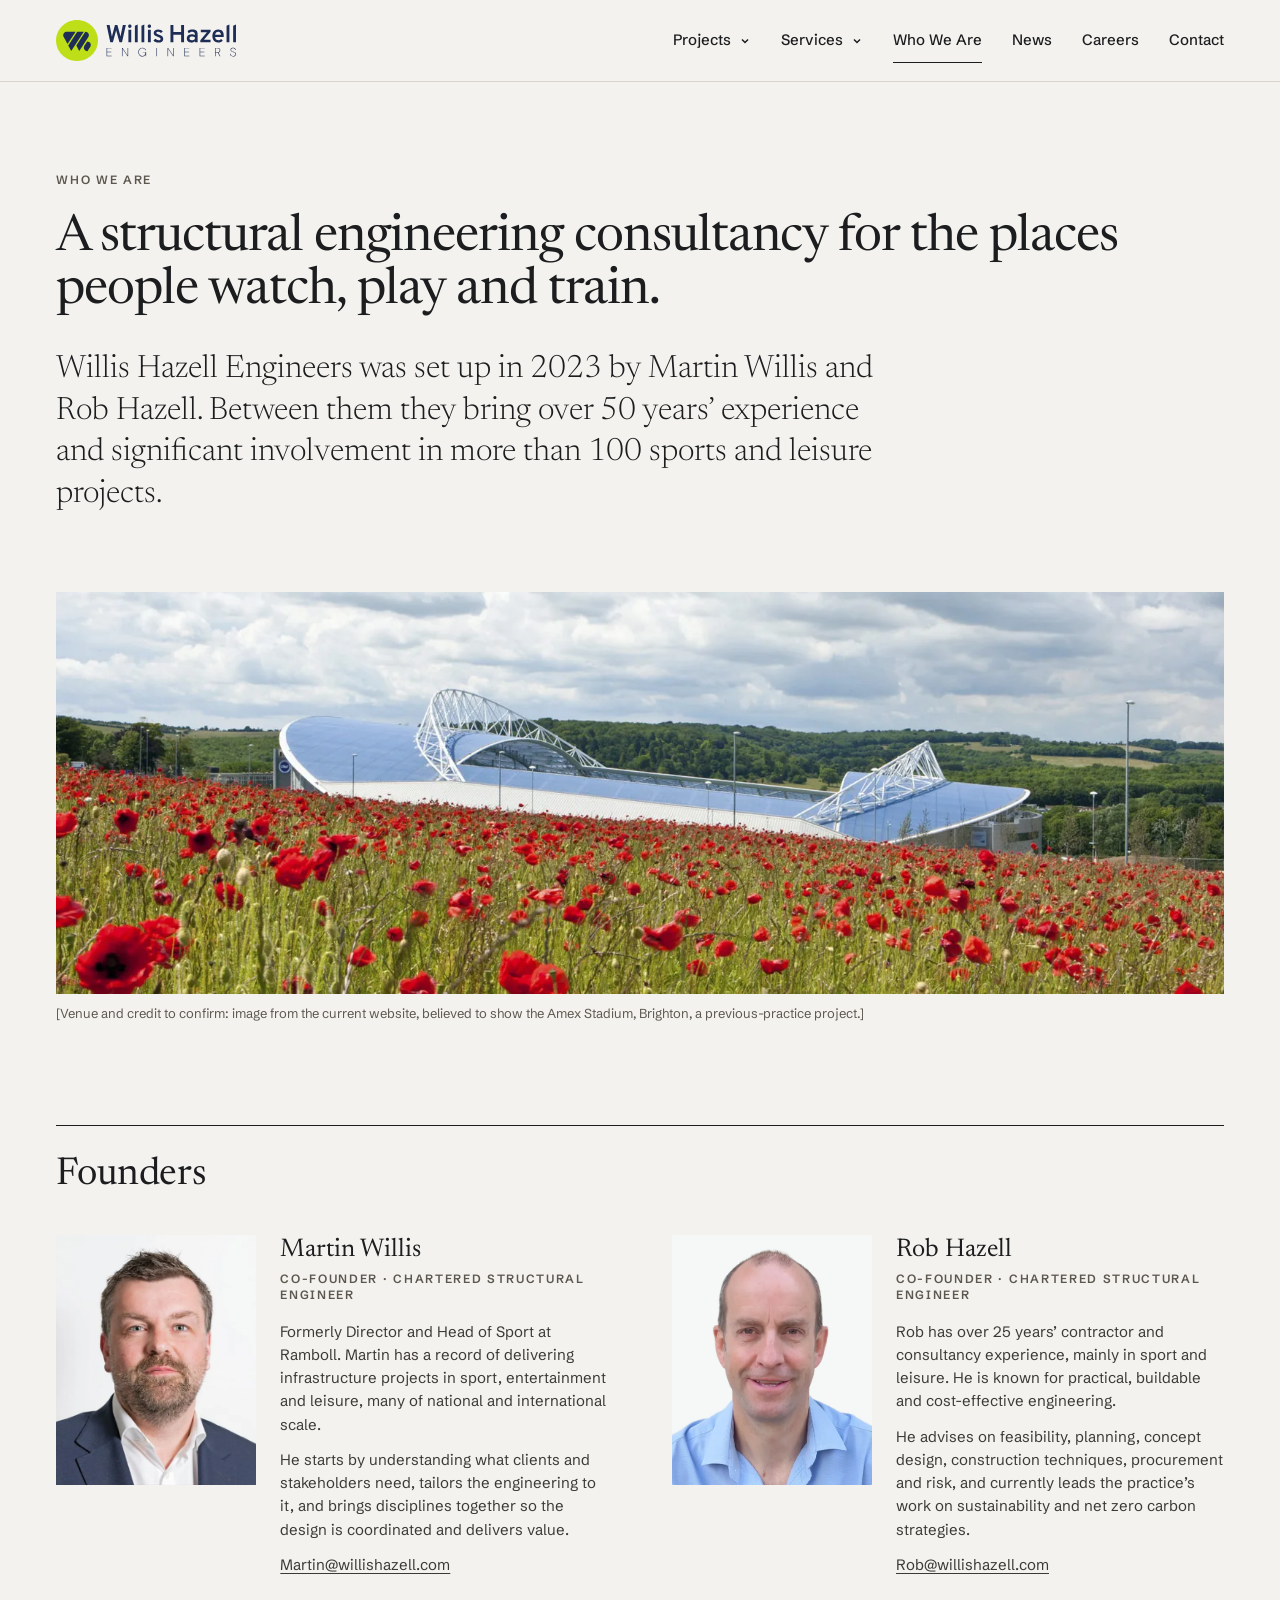
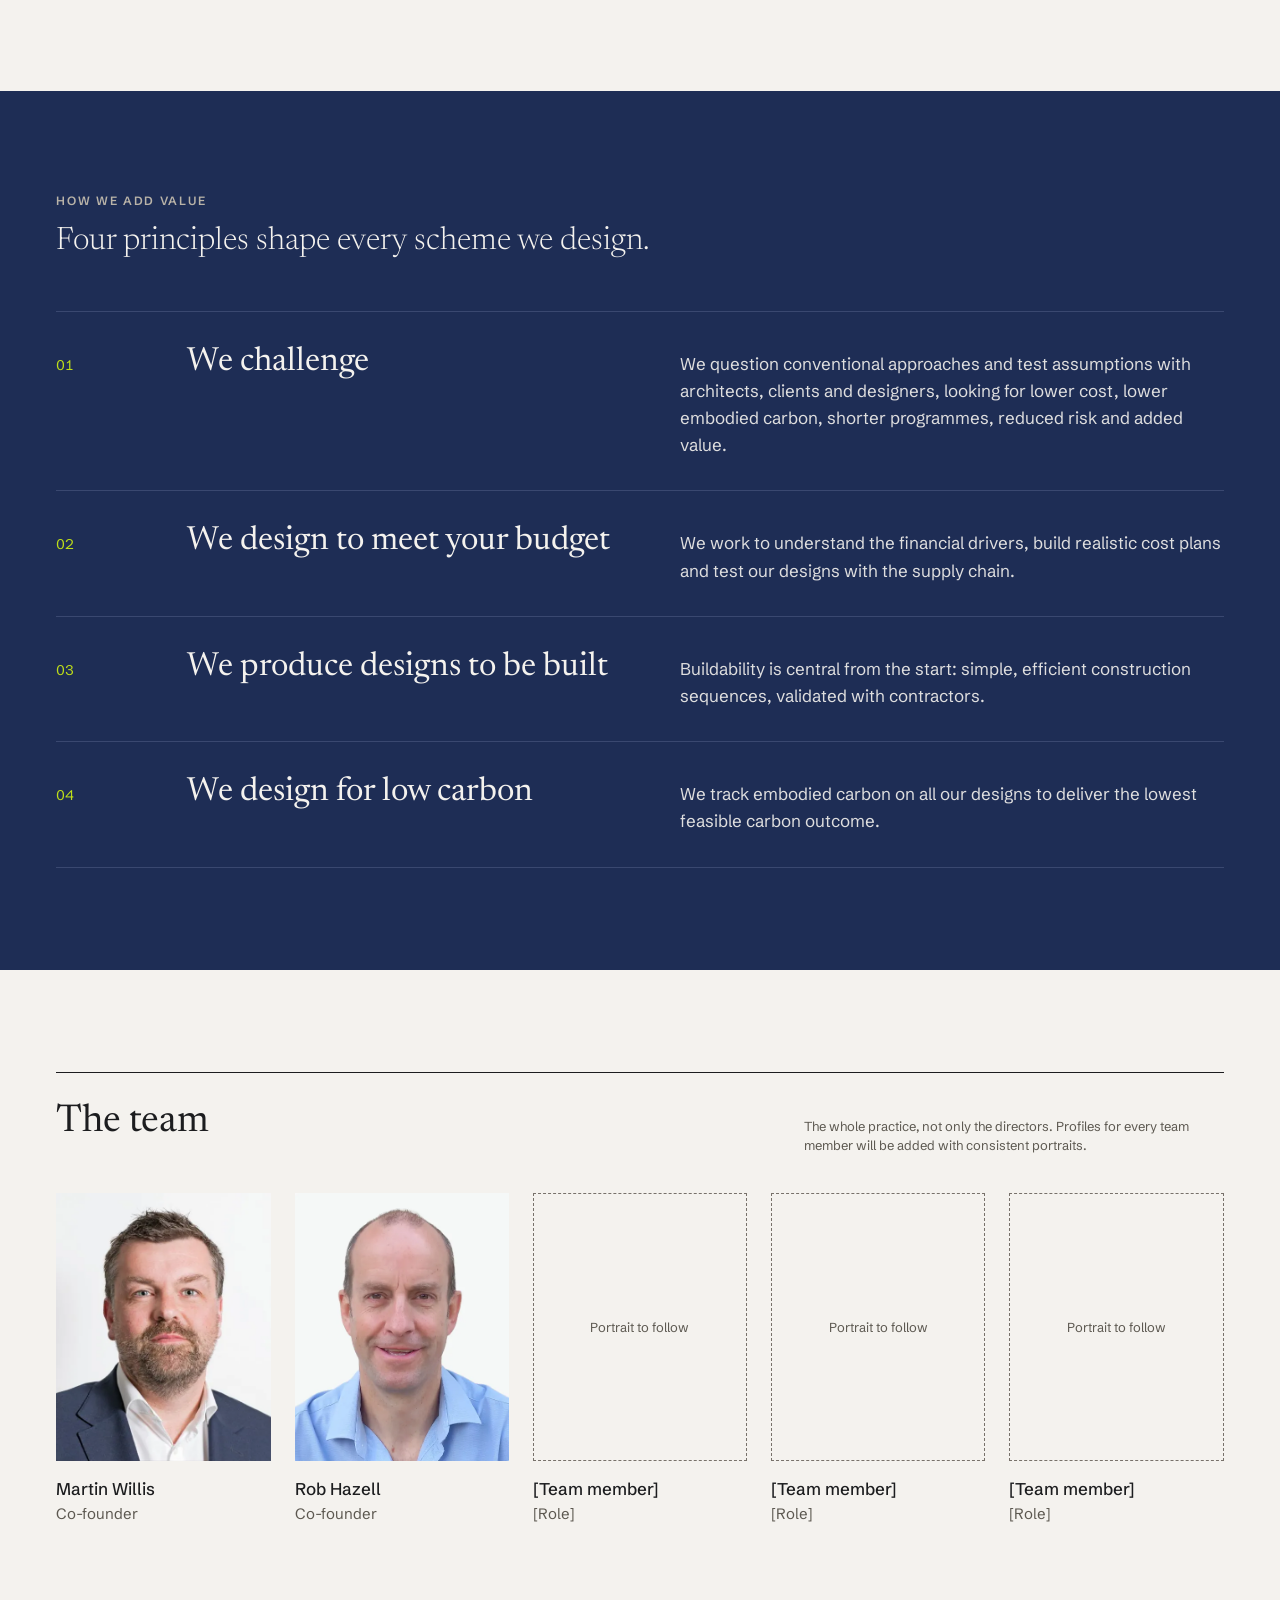
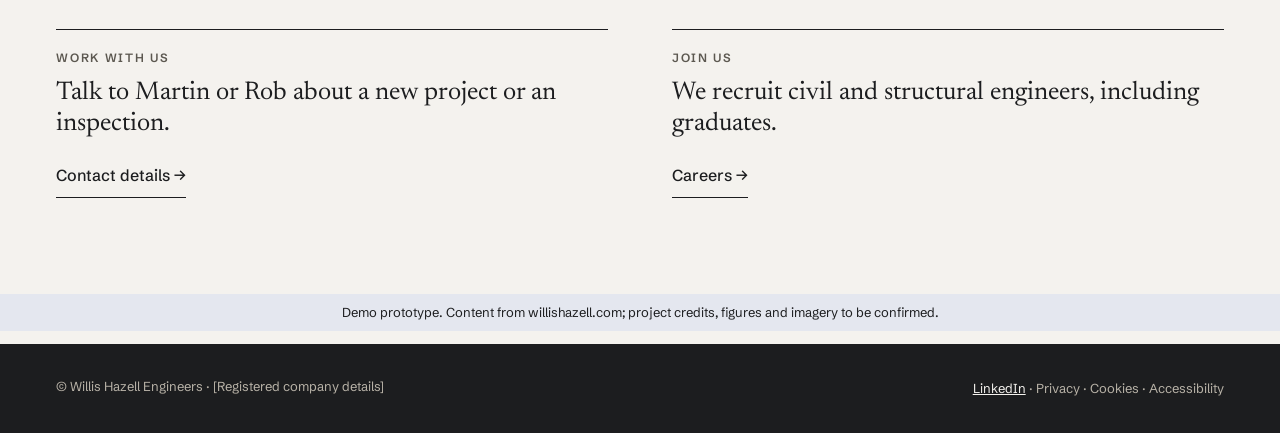
==== about.html @ 6369131f "feat(projects): Projects dropdown with featured main page and uniform alternative Like Services: the" ====
<!DOCTYPE html>
<html lang="en-GB">
<head>
<meta charset="utf-8">
<meta name="viewport" content="width=device-width, initial-scale=1">
<title>Who We Are — Willis Hazell Engineers</title>
<meta name="description" content="Willis Hazell Engineers was set up in 2023 by Martin Willis and Rob Hazell, both Chartered Structural Engineers.">
<meta name="robots" content="noindex">
<link rel="preconnect" href="https://fonts.googleapis.com"><link rel="preconnect" href="https://fonts.gstatic.com" crossorigin>
<link href="https://fonts.googleapis.com/css2?family=Newsreader:opsz,wght@6..72,300;6..72,400;6..72,500&family=Schibsted+Grotesk:wght@400;500;600&display=swap" rel="stylesheet">
<link rel="icon" href="data:,">
<link rel="stylesheet" href="css/site.css">
</head>
<body>
<a class="skip" href="#main">Skip to content</a>
<header class="site-header">
  <div class="wrap bar">
    <a class="logo" href="index.html" aria-label="Willis Hazell Engineers, home">
      <img class="on-light-logo" src="assets/img/logo-on-light.svg" alt="" width="180" height="41">
      <img class="on-dark-logo" src="assets/img/logo.svg" alt="" width="180" height="41">
    </a>
    <button class="menu-btn" type="button" aria-expanded="false" aria-controls="nav">Menu</button>
    <nav class="nav" id="nav" aria-label="Main">
      <div class="nav-group"><a class="nav-top" href="projects.html">Projects</a><button class="nav-sub-btn" type="button" aria-expanded="false" aria-controls="nav-projects"><span class="visually-hidden">Projects pages</span><svg aria-hidden="true" width="10" height="10" viewBox="0 0 10 10" fill="none" stroke="currentColor" stroke-width="1.5"><path d="M2 3.5 5 6.5 8 3.5"/></svg></button><ul class="nav-sub" id="nav-projects"><li><a href="projects.html">Projects</a></li><li><a href="projects-alt.html">Projects (alternative)</a></li></ul></div>
      <div class="nav-group"><a class="nav-top" href="services.html">Services</a><button class="nav-sub-btn" type="button" aria-expanded="false" aria-controls="nav-services"><span class="visually-hidden">Services pages</span><svg aria-hidden="true" width="10" height="10" viewBox="0 0 10 10" fill="none" stroke="currentColor" stroke-width="1.5"><path d="M2 3.5 5 6.5 8 3.5"/></svg></button><ul class="nav-sub" id="nav-services"><li><a href="services.html">Services</a></li><li><a href="services-alt.html">Services (alternative)</a></li></ul></div>
      <a href="about.html" aria-current="page">Who We Are</a>
      <a href="news.html">News</a>
      <a href="careers.html">Careers</a>
      <a href="index.html#contact">Contact</a>
    </nav>
  </div>
</header>

<main id="main">
  <!-- Opening statement: typography only -->
  <div class="wrap page-head" style="padding-bottom:clamp(48px,6vw,96px)">
    <h1 class="label" style="margin-bottom:24px">Who we are</h1>
    <p class="display-hero" style="font-size:clamp(32px,4vw,58px);max-width:1100px">A structural engineering consultancy for the places people watch, play and train.</p>
    <p class="intro" style="margin-top:32px;max-width:820px">Willis Hazell Engineers was set up in 2023 by Martin Willis and Rob Hazell. Between them they bring over 50 years’ experience and significant involvement in more than 100 sports and leisure projects.</p>
  </div>

  <!-- Wide image: contrast with the type-only opening -->
  <figure class="wrap" style="margin-block:0">
    <div class="frame" style="aspect-ratio:16/5.5"><img src="assets/img/amex-poppies-1600.webp" srcset="assets/img/amex-poppies-800.webp 800w, assets/img/amex-poppies-1600.webp 1600w" sizes="100vw" alt="A stadium roof rising beyond a field of poppies" loading="lazy" style="object-position:50% 60%"></div>
    <figcaption class="caption" style="margin-top:10px">[Venue and credit to confirm: image from the current website, believed to show the Amex Stadium, Brighton, a previous-practice project.]</figcaption>
  </figure>

  <!-- Founders -->
  <section class="sec wrap" aria-labelledby="founders-h">
    <div class="sec-head rule-top"><h2 class="heading-section" id="founders-h">Founders</h2></div>
    <div class="founders">
      <article class="founder">
        <div class="frame"><img src="assets/img/martin-willis-548.webp" alt="Martin Willis" loading="lazy"></div>
        <div>
          <h3 class="title-project">Martin Willis</h3>
          <p class="label" style="margin:6px 0 16px">Co-founder · Chartered Structural Engineer</p>
          <p class="body-small">Formerly Director and Head of Sport at Ramboll. Martin has a record of delivering infrastructure projects in sport, entertainment and leisure, many of national and international scale.</p>
          <p class="body-small">He starts by understanding what clients and stakeholders need, tailors the engineering to it, and brings disciplines together so the design is coordinated and delivers value.</p>
          <p class="body-small"><a class="inline-link" href="mailto:Martin@willishazell.com">Martin@willishazell.com</a></p>
        </div>
      </article>
      <article class="founder">
        <div class="frame"><img src="assets/img/rob-hazell-527.webp" alt="Rob Hazell" loading="lazy"></div>
        <div>
          <h3 class="title-project">Rob Hazell</h3>
          <p class="label" style="margin:6px 0 16px">Co-founder · Chartered Structural Engineer</p>
          <p class="body-small">Rob has over 25 years’ contractor and consultancy experience, mainly in sport and leisure. He is known for practical, buildable and cost-effective engineering.</p>
          <p class="body-small">He advises on feasibility, planning, concept design, construction techniques, procurement and risk, and currently leads the practice’s work on sustainability and net zero carbon strategies.</p>
          <p class="body-small"><a class="inline-link" href="mailto:Rob@willishazell.com">Rob@willishazell.com</a></p>
        </div>
      </article>
    </div>
  </section>

  <!-- Principles: navy band, numbered clauses -->
  <section class="on-dark sec" aria-labelledby="principles-h">
    <div class="wrap">
      <h2 class="label" id="principles-h" style="margin-bottom:12px">How we add value</h2>
      <p class="intro" style="color:var(--on-dark);max-width:760px;margin-bottom:48px">Four principles shape every scheme we design.</p>
      <ol class="principles">
        <li><h3>We challenge</h3><p>We question conventional approaches and test assumptions with architects, clients and designers, looking for lower cost, lower embodied carbon, shorter programmes, reduced risk and added value.</p></li>
        <li><h3>We design to meet your budget</h3><p>We work to understand the financial drivers, build realistic cost plans and test our designs with the supply chain.</p></li>
        <li><h3>We produce designs to be built</h3><p>Buildability is central from the start: simple, efficient construction sequences, validated with contractors.</p></li>
        <li><h3>We design for low carbon</h3><p>We track embodied carbon on all our designs to deliver the lowest feasible carbon outcome.</p></li>
      </ol>
    </div>
  </section>

  <!-- Team directory -->
  <section class="sec wrap" aria-labelledby="team-h">
    <div class="sec-head rule-top">
      <h2 class="heading-section" id="team-h">The team</h2>
      <p class="caption" style="margin:0;max-width:420px">The whole practice, not only the directors. Profiles for every team member will be added with consistent portraits.</p>
    </div>
    <ul class="team-grid">
      <li><div class="frame"><img src="assets/img/martin-willis-548.webp" alt="" loading="lazy"></div><h3>Martin Willis</h3><p>Co-founder</p></li>
      <li><div class="frame"><img src="assets/img/rob-hazell-527.webp" alt="" loading="lazy"></div><h3>Rob Hazell</h3><p>Co-founder</p></li>
      <li><div class="ph">Portrait to follow</div><h3>[Team member]</h3><p>[Role]</p></li>
      <li><div class="ph">Portrait to follow</div><h3>[Team member]</h3><p>[Role]</p></li>
      <li><div class="ph">Portrait to follow</div><h3>[Team member]</h3><p>[Role]</p></li>
    </ul>
  </section>

  <!-- Routes -->
  <section class="sec-compact wrap" aria-label="Next steps" style="padding-top:0">
    <div class="routes">
      <div><p class="label">Work with us</p><p class="title-project" style="margin:12px 0 16px">Talk to Martin or Rob about a new project or an inspection.</p><a class="tl" href="index.html#contact">Contact details →</a></div>
      <div><p class="label">Join us</p><p class="title-project" style="margin:12px 0 16px">We recruit civil and structural engineers, including graduates.</p><a class="tl" href="careers.html">Careers →</a></div>
    </div>
  </section>
</main>

<p class="demo-note">Demo prototype. Content from willishazell.com; project credits, figures and imagery to be confirmed.</p>
<footer class="site-footer">
  <div class="wrap">
    <span>© Willis Hazell Engineers · [Registered company details]</span>
    <span><a href="https://www.linkedin.com/company/willis-hazell-engineers/">LinkedIn</a> · Privacy · Cookies · Accessibility</span>
  </div>
</footer>
<script src="js/data.js"></script>
<script src="js/site.js"></script>
</body>
</html>
---- css/site.css ----
/* Willis Hazell — prototype stylesheet. Tokens mirror design-system/tokens.json. */
:root{
  --paper:#F4F2EE; --paper-raised:#FBFAF7; --ink:#1C1D1F; --ink-soft:#3C3A36;
  --stone-600:#5C5850; --stone-500:#77716A; --stone-200:#D9D4CB;
  --navy:#1E2D55; --navy-tint:#E4E7EF; --lime:#BEDE18;
  --on-dark:#F4F2EE; --on-dark-muted:#B9B3A8; --rule-dark:#3A4870;
  --error:#A3311F;
  --serif:"Newsreader",Georgia,"Times New Roman",serif;
  --sans:"Schibsted Grotesk","Helvetica Neue",Arial,sans-serif;
  --margin:clamp(16px,4.4vw,64px);
  --fast:160ms; --reveal:600ms;
  color-scheme:light;
}
*,*::before,*::after{box-sizing:border-box}
html{-webkit-text-size-adjust:100%}
body{margin:0;background:var(--paper);color:var(--ink);font-family:var(--sans);font-size:17px;line-height:1.6;text-rendering:optimizeLegibility}
img,video{display:block;max-width:100%}
a{color:inherit}
:focus-visible{outline:2px solid var(--navy);outline-offset:3px}
.on-dark :focus-visible,.hero :focus-visible{outline-color:var(--lime)}
h1,h2,h3{text-wrap:balance}
.skip{position:absolute;left:-999px;top:8px;background:var(--ink);color:var(--paper);padding:10px 16px;z-index:100}
.skip:focus{left:8px}
.visually-hidden{position:absolute!important;width:1px;height:1px;overflow:hidden;clip:rect(0 0 0 0);white-space:nowrap}
.wrap{padding-inline:var(--margin);max-width:1440px;margin-inline:auto}

/* Type */
.serif{font-family:var(--serif)}
.display-hero{font-family:var(--serif);font-weight:400;font-size:clamp(36px,5.2vw,76px);line-height:1.03;letter-spacing:-.02em;margin:0}
.heading-page{font-family:var(--serif);font-weight:400;font-size:clamp(34px,4.2vw,56px);line-height:1.06;letter-spacing:-.02em;margin:0}
.heading-section{font-family:var(--serif);font-weight:400;font-size:clamp(30px,3vw,40px);line-height:1.1;letter-spacing:-.01em;margin:0}
.intro{font-family:var(--serif);font-weight:300;font-size:clamp(24px,2.5vw,34px);line-height:1.3;margin:0}
.title-project{font-family:var(--serif);font-weight:400;font-size:clamp(24px,2vw,28px);line-height:1.2;margin:0}
.figure{font-family:var(--serif);font-weight:400;font-size:clamp(28px,2.5vw,34px);line-height:1.15;font-variant-numeric:tabular-nums}
.label{font-size:12px;font-weight:600;letter-spacing:.14em;text-transform:uppercase;line-height:1.35;color:var(--stone-600);margin:0}
.on-dark .label{color:var(--on-dark-muted)}
.body-small{font-size:15px;line-height:1.55;color:var(--ink-soft)}
.caption{font-size:13px;line-height:1.45;color:var(--stone-600)}
.measure{max-width:680px}

/* Links */
.tl{display:inline-block;font-size:16px;font-weight:500;text-decoration:none;padding:8px 0;border-bottom:1px solid currentColor;transition:color var(--fast),border-color var(--fast)}
.tl:hover{color:var(--navy)}
.on-dark .tl:hover,.hero .tl:hover{color:var(--on-dark);border-bottom-width:2px;padding-bottom:7px}
.inline-link{text-decoration:underline;text-underline-offset:3px;text-decoration-thickness:1px}
.inline-link:hover{color:var(--navy)}
.btn{font:500 16px/1 var(--sans);height:48px;padding:0 24px;border-radius:2px;cursor:pointer;border:1px solid var(--ink);background:var(--ink);color:var(--paper);transition:background var(--fast),border-color var(--fast)}
.btn:hover{background:var(--navy);border-color:var(--navy)}
.btn.secondary{background:transparent;color:var(--ink);border-color:var(--stone-500)}
.btn.secondary:hover{border-color:var(--ink)}

/* Header */
.site-header{position:sticky;top:0;z-index:50;background:var(--paper);border-bottom:1px solid var(--stone-200);transition:background var(--fast),border-color var(--fast)}
.site-header .bar{display:flex;align-items:center;justify-content:space-between;gap:16px 40px;padding-block:18px}
.logo{display:block;width:180px;height:auto}
.logo img{width:100%;height:auto}
.logo .on-dark-logo{display:none}
.nav{display:flex;flex-wrap:wrap;gap:4px 30px;font-size:15px;font-weight:500}
.nav a{text-decoration:none;padding:10px 0;border-bottom:1px solid transparent}
.nav a:hover{color:var(--navy);border-bottom-color:currentColor}
.nav a[aria-current="page"]{border-bottom-color:currentColor}
.menu-btn{display:none;background:none;border:0;font:500 16px var(--sans);color:inherit;min-height:44px;padding:0 0 0 12px;cursor:pointer}
/* Over the hero: transparent, white wordmark */
.site-header.over-hero{position:fixed;left:0;right:0;background:transparent;border-bottom-color:transparent;color:#fff}
.site-header.over-hero .logo .on-dark-logo{display:block}
.site-header.over-hero .logo .on-light-logo{display:none}
.site-header.over-hero .nav a:hover{color:#fff}
.site-header.over-hero :focus-visible{outline-color:var(--lime)}
.site-header.over-hero.scrolled{background:var(--paper);color:var(--ink);border-bottom-color:var(--stone-200)}
.site-header.over-hero.scrolled .logo .on-dark-logo{display:none}
.site-header.over-hero.scrolled .logo .on-light-logo{display:block}
.site-header.over-hero.scrolled .nav a:hover{color:var(--navy)}
.site-header.over-hero.scrolled :focus-visible{outline-color:var(--navy)}
@media (max-width:900px){
  .menu-btn{display:block}
  .nav{display:none;position:fixed;inset:0;top:0;background:var(--navy);color:var(--on-dark);flex-direction:column;gap:0;padding:96px var(--margin) 32px;font-family:var(--serif);font-size:34px;font-weight:400;z-index:-1}
  .nav a{padding:12px 0;border-bottom:1px solid var(--rule-dark)}
  .nav a:hover{color:var(--on-dark)}
  .menu-open .nav{display:flex}
  .menu-open .menu-btn{color:var(--on-dark)}
  /* A11Y-001: logo stays visible on the navy menu, using the white-wordmark variant in every header state */
  .site-header.menu-open .logo .on-dark-logo,.site-header.over-hero.scrolled.menu-open .logo .on-dark-logo{display:block}
  .site-header.menu-open .logo .on-light-logo,.site-header.over-hero.scrolled.menu-open .logo .on-light-logo{display:none}
  .site-header.menu-open :focus-visible,.site-header.over-hero.scrolled.menu-open :focus-visible{outline-color:var(--lime)}
}

/* Hero (home) */
.hero{position:relative;height:100svh;min-height:600px;max-height:1100px;color:#fff;overflow:hidden;display:flex;flex-direction:column;justify-content:flex-end;background:#2C302D}
.hero video,.hero .hero-still,.hero .hero-still img{position:absolute;inset:0;width:100%;height:100%;object-fit:cover}
.hero video{opacity:0;transition:opacity 400ms}
.hero video.is-playing{opacity:1}
.hero::before{content:"";position:absolute;inset:0 0 auto;height:200px;background:linear-gradient(to bottom,rgba(16,17,16,.55),rgba(16,17,16,0));z-index:1}
.hero::after{content:"";position:absolute;inset:auto 0 0;height:min(520px,70%);background:linear-gradient(to top,rgba(16,17,16,.8),rgba(16,17,16,0));z-index:1}
.hero-inner{position:relative;z-index:2;display:flex;flex-wrap:wrap;align-items:flex-end;justify-content:space-between;gap:24px 32px;padding-bottom:clamp(32px,5vw,56px)}
.hero-copy{flex:1 1 560px;max-width:920px}
.hero .display-hero{margin-bottom:28px}
.hero-actions{display:flex;flex-wrap:wrap;gap:4px 40px}
.hero-meta{display:flex;align-items:center;gap:20px}
.hero-meta p{margin:0;font-size:13px;line-height:1.4;color:#E4E1DA;text-align:right}
.pause{width:44px;height:44px;border-radius:50%;border:1px solid rgba(255,255,255,.7);background:rgba(16,17,16,.25);color:#fff;display:grid;place-items:center;cursor:pointer;padding:0;flex:none}
@media (prefers-reduced-motion:reduce){
  .hero video{display:none}
  .pause{display:none}
}
@media (max-width:700px){.hero-meta p{text-align:left}}

/* Sections */
section{scroll-margin-top:80px}
.sec{padding-block:clamp(64px,8vw,120px)}
.sec-open{padding-block:clamp(80px,10vw,160px) clamp(64px,8vw,120px)}
.sec-compact{padding-block:clamp(56px,6.5vw,96px)}
.rule-top{border-top:1px solid var(--ink)}
.on-dark{background:var(--navy);color:var(--on-dark)}
.on-ink{background:var(--ink);color:var(--on-dark)}
.sec-head{display:flex;flex-wrap:wrap;justify-content:space-between;align-items:baseline;gap:12px 24px;padding-top:28px;margin-bottom:clamp(28px,3vw,40px)}

/* Practice statement */
.statement{display:flex;flex-wrap:wrap;gap:48px clamp(32px,6vw,120px)}
.statement .lead{flex:999 1 560px;min-width:0;max-width:900px;padding-left:clamp(0px,7vw,112px)}
@media (max-width:700px){.statement .lead{padding-left:0}}
.facts{flex:1 1 240px;margin:0;border-top:1px solid var(--ink);align-self:flex-start;font-variant-numeric:tabular-nums}
.facts div{padding:18px 0;border-bottom:1px solid var(--stone-200)}
.facts dt{font-size:13px;color:var(--stone-600)}
.facts dd{margin:4px 0 0}

/* Featured run */
.feature-lead{display:block;text-decoration:none}
.frame{overflow:hidden;background:var(--stone-500)}
.frame img{width:100%;height:100%;object-fit:cover;transition:transform var(--reveal) ease}
a:hover .frame img{transform:scale(1.03)}
.feature-lead .frame{aspect-ratio:21/9}
.feature-meta{display:flex;flex-wrap:wrap;gap:6px 48px;align-items:baseline;padding-top:18px}
.feature-meta .body-small{flex:1 1 320px;max-width:560px;margin:0}
.pair{display:flex;flex-wrap:wrap;gap:48px clamp(24px,4vw,64px);margin-top:clamp(56px,7vw,96px);align-items:flex-start}
.pair > a{text-decoration:none;min-width:0}
.pair > a:first-child{flex:5 1 340px}
.pair > a:last-child{flex:7 1 420px;margin-top:clamp(0px,10vw,180px)}
.ratio-45{aspect-ratio:4/5}.ratio-32{aspect-ratio:3/2}.ratio-169{aspect-ratio:16/9}
.card-text{padding-top:18px;display:flex;flex-direction:column;gap:8px}
.card-text p{margin:0}
a:hover .title-project{color:var(--navy)}
.trio{display:grid;grid-template-columns:repeat(auto-fit,minmax(260px,1fr));gap:40px clamp(24px,3vw,48px);margin-top:clamp(56px,7vw,96px)}
.trio > a{text-decoration:none}

/* Page-level credit notice (DESIGN-001 proposal) */
.credit-note{margin:20px 0 0;padding:12px 16px;border:1px solid var(--stone-200);background:var(--paper-raised);font-size:14px;line-height:1.5;color:var(--stone-600);max-width:900px}
/* Credit tag */
.credit{display:inline-flex;align-items:center;gap:8px;font-size:12px;font-weight:600;letter-spacing:.14em;text-transform:uppercase;line-height:1.35}
.credit::before{content:"";width:6px;height:6px;border:1px solid currentColor}
.credit.wh::before{background:currentColor}
.credit.tbc{color:var(--stone-600)}
.on-dark .credit.tbc{color:var(--lime)}

/* Sectors band */
.sectors{display:flex;flex-wrap:wrap;gap:48px clamp(32px,6vw,96px)}
.sector-list{flex:999 1 520px;min-width:0;list-style:none;margin:0;padding:0;border-top:1px solid var(--rule-dark)}
.sector-list li{border-bottom:1px solid var(--rule-dark)}
.sector-list a{display:flex;justify-content:space-between;align-items:baseline;gap:16px;padding:16px 0;text-decoration:none;font-family:var(--serif);font-size:clamp(32px,3.6vw,52px);line-height:1.1}
.sector-list a span{font-family:var(--sans);font-size:14px;color:var(--on-dark-muted);font-variant-numeric:tabular-nums;white-space:nowrap}
.sector-list a:hover span,.sector-list a:focus-visible span{color:var(--lime)}
.sector-image{flex:1 1 320px;align-self:flex-start;aspect-ratio:4/5;background:#2A3963;overflow:hidden}
.sector-image img{width:100%;height:100%;object-fit:cover;transition:opacity 300ms}
@media (max-width:760px){.sector-image{display:none}}

/* Ruled rows (services etc) */
.rows{border-top:1px solid var(--ink)}
.row{display:flex;flex-wrap:wrap;gap:8px 48px;padding:24px 0;border-bottom:1px solid var(--stone-200)}
.row > :first-child{flex:0 1 380px}
.row > :last-child{flex:1 1 360px;max-width:640px}
.row ul{margin:0;padding:0;list-style:none;display:flex;flex-wrap:wrap;gap:4px 0}
.row li{font-size:15px;color:var(--ink-soft)}
.row li:not(:last-child)::after{content:"·";margin:0 10px;color:var(--stone-500)}

/* Experience names strip */
.names{display:flex;flex-wrap:wrap;gap:6px 0;font-family:var(--serif);font-size:clamp(22px,2.2vw,30px);line-height:1.35;margin:0;padding:0;list-style:none}
.names li:not(:last-child)::after{content:"/";margin:0 14px;color:var(--stone-500);font-weight:300}

/* People split */
.split{display:flex;flex-wrap:wrap;gap:40px clamp(32px,5vw,80px);align-items:flex-end}
.split > .frame{flex:7 1 480px}
.split > div:last-child{flex:5 1 340px;max-width:500px}

/* Contact band */
.contact-band{display:flex;flex-wrap:wrap;gap:40px 80px;align-items:flex-end}
.contact-band h2{flex:999 1 560px}
.people-contacts{flex:1 1 300px;display:grid;gap:20px;font-size:16px}
.people-contacts p{margin:0}
.people-contacts a{text-decoration:none;border-bottom:1px solid var(--rule-dark)}
.people-contacts a:hover{border-bottom-color:var(--lime)}
/* A11Y-002: at least 24x24px tap targets (inline-block takes the 1.6 line-height) */
.people-contacts a{display:inline-block}

/* Footer */
.site-footer{background:var(--ink);color:var(--on-dark-muted);font-size:13px}
.site-footer .wrap{display:flex;flex-wrap:wrap;justify-content:space-between;gap:12px 32px;padding-block:32px}
.site-footer a{color:var(--on-dark);display:inline-block;padding-block:2px}
.demo-note{background:var(--navy-tint);color:var(--ink);font-size:13px;text-align:center;padding:8px var(--margin)}

/* Page header (inner pages) */
.page-head{padding-block:clamp(56px,7vw,104px) clamp(32px,4vw,56px)}
.page-head .intro{margin-top:24px;max-width:860px}
.crumbs{font-size:13px;color:var(--stone-600);margin:0 0 20px}
.crumbs a{text-decoration:none}.crumbs a:hover{text-decoration:underline}

/* Projects archive */
.filters{border-top:1px solid var(--ink);padding-top:20px}
.filters form{display:flex;flex-wrap:wrap;gap:24px 56px}
.filters fieldset{border:0;margin:0;padding:0;min-width:0}
.filters legend{padding:0;margin-bottom:8px}
.opts{display:flex;flex-wrap:wrap;gap:0 20px}
.filters fieldset.sector .opts{max-width:560px}
.opt{display:flex;align-items:center;gap:10px;font-size:15px;min-height:36px;cursor:pointer}
.opt input{appearance:none;width:14px;height:14px;border:1px solid var(--stone-500);margin:0;display:grid;place-content:center;flex:none;cursor:pointer}
.opt input:checked{background:var(--navy);border-color:var(--navy)}
.opt input:checked::after{content:"";width:6px;height:6px;background:var(--paper)}
.opt .n{color:var(--stone-600);font-variant-numeric:tabular-nums}
.search{display:flex;flex-direction:column;gap:8px;flex:1 1 240px;max-width:360px}
.search input{height:44px;border:1px solid var(--stone-500);border-radius:2px;background:var(--paper-raised);padding:0 12px;font:inherit;font-size:16px;color:var(--ink)}
.search input:focus-visible{outline:2px solid var(--navy);outline-offset:0;border-color:var(--navy)}
.status{display:flex;flex-wrap:wrap;align-items:center;gap:10px 18px;margin-top:20px;padding:16px 0;border-top:1px solid var(--stone-200);border-bottom:1px solid var(--stone-200)}
.status .count{margin:0;font-weight:500}
.chip{display:inline-flex;align-items:center;background:var(--navy-tint);font-size:14px;padding:0 0 0 10px}
.chip button{width:36px;height:36px;border:0;background:transparent;font-size:18px;line-height:1;cursor:pointer;color:var(--ink)}
.clear{background:none;border:0;font:500 15px var(--sans);color:var(--ink);text-decoration:underline;text-underline-offset:3px;cursor:pointer;padding:8px 0}
.results{display:grid;grid-template-columns:repeat(auto-fill,minmax(260px,1fr));gap:48px clamp(24px,3vw,40px);padding:40px 0 24px;list-style:none;margin:0}
.results > li{min-width:0}
.results a{text-decoration:none}
.results .wide{grid-column:span 2}
@media (max-width:620px){.results .wide{grid-column:auto}}
/* Projects archive: featured case studies span two columns at the same height as a 4:5 card,
   so titles stay level across mixed rows; dense packing fills the gap a wide card can leave */
#results{grid-auto-flow:row dense}
#results .wide .frame{position:relative;aspect-ratio:auto;height:0;padding-bottom:calc((100% - clamp(24px,3vw,40px)) * .625)}
#results .wide .frame img{position:absolute;inset:0}
@media (max-width:620px){#results .wide .frame{height:auto;padding-bottom:0;aspect-ratio:4/5}#results .wide .frame img{position:static}}
/* PERF-002: while site.js has not rendered (html.js-pending, set inline in <head>), keep late regions from moving visible content */
.js-pending #archive .filters,.js-pending #archive .filter-toggle,.js-pending #archive .status,.js-pending #archive .credit-note{visibility:hidden}
.js-pending #results{min-height:100svh}
.js-pending #case-study{min-height:100svh;visibility:hidden}
.typo-card{border-top:1px solid var(--ink);padding-top:16px;display:flex;flex-direction:column;gap:8px;height:100%}
.typo-card h3{font-size:22px}
.typo-card p{margin:0}
.empty{padding:56px 0;max-width:560px}
.more{display:flex;justify-content:center;padding-bottom:clamp(64px,8vw,120px)}
.more[hidden]{display:none}
.filter-toggle{display:none}
@media (max-width:760px){
  .filter-toggle{display:inline-flex;align-items:center;position:sticky;top:78px;z-index:20;margin:16px 0 0}
  .filters{display:none}
  .filters.open{display:block;position:fixed;inset:0;z-index:60;background:var(--paper-raised);overflow:auto;padding:24px var(--margin) 120px;border:0}
  .filters .sheet-head{display:flex}
  .filters .sheet-foot{display:flex}
}
.sheet-head{display:none;justify-content:space-between;align-items:center;margin-bottom:16px}
.sheet-foot{display:none;position:fixed;left:0;right:0;bottom:0;padding:16px var(--margin);background:var(--paper-raised);border-top:1px solid var(--stone-200);gap:12px}
.sheet-foot .btn{flex:1}

/* Case study */
.cs-hero{position:relative}
.cs-hero .frame{aspect-ratio:21/9;max-height:78svh}
@media (max-width:700px){.cs-hero .frame{aspect-ratio:4/3}}
.cs-hero button{all:unset;display:block;cursor:zoom-in;width:100%}
/* Inset hero for images under 1400px wide (DESIGN-003 proposal) */
.cs-inset{display:grid;grid-template-columns:minmax(0,1fr) minmax(0,auto);gap:32px clamp(32px,5vw,80px);align-items:end;padding-top:clamp(40px,5vw,72px);margin-bottom:32px}
.cs-inset .cs-title{padding-block:0 8px}
.cs-hero.inset .frame{aspect-ratio:auto;max-height:none;width:min(var(--native),48vw);background:none}
.cs-hero.inset .frame img{height:auto}
@media (max-width:700px){
  .cs-inset{grid-template-columns:minmax(0,1fr);padding-top:0;margin-inline:calc(var(--margin) * -1)}
  .cs-inset .cs-hero{order:-1}
  .cs-inset .cs-hero .caption{padding-inline:var(--margin)}
  .cs-inset .cs-title{padding-inline:var(--margin);padding-top:40px}
  .cs-hero.inset .frame{width:100%;aspect-ratio:4/3}
  .cs-hero.inset .frame img{height:100%}
}
.cs-hero button:focus-visible{outline:2px solid var(--navy);outline-offset:-4px}
.cs-title{display:flex;flex-wrap:wrap;gap:24px 64px;align-items:flex-end;padding-block:clamp(40px,5vw,72px) 32px}
.cs-title > div:first-child{flex:999 1 600px}
.credit-banner{border:1px solid var(--error);color:var(--ink);padding:16px 20px;display:flex;flex-wrap:wrap;gap:8px 16px;align-items:flex-start;max-width:900px;background:var(--paper-raised)}
.credit-banner p{margin:0;font-size:15px;flex:1 1 260px}
.cs-body{display:grid;grid-template-columns:minmax(0,5fr) minmax(0,7fr);gap:48px clamp(32px,6vw,112px);padding-block:clamp(48px,6vw,96px)}
@media (max-width:900px){.cs-body{grid-template-columns:minmax(0,1fr)}}
.md{margin:0;border-top:1px solid var(--ink);font-variant-numeric:tabular-nums}
.md div{display:grid;grid-template-columns:140px minmax(0,1fr);gap:16px;padding:14px 0;border-bottom:1px solid var(--stone-200)}
.md dt{font-size:13px;line-height:1.4;color:var(--stone-600);padding-top:3px}
.md dd{margin:0;font-size:16px;line-height:1.5}
.prose h2{font-family:var(--serif);font-weight:400;font-size:28px;line-height:1.2;margin:0 0 12px}
.prose p{margin:0 0 20px;max-width:680px}
.prose .tbc{color:var(--stone-600);font-style:italic}
.inputs{list-style:none;margin:0 0 40px;padding:0;border-top:1px solid var(--stone-200);columns:2;column-gap:40px}
@media (max-width:600px){.inputs{columns:1}}
.inputs li{break-inside:avoid;padding:10px 0;border-bottom:1px solid var(--stone-200);font-size:16px}
.gallery-slots{display:grid;grid-template-columns:repeat(auto-fit,minmax(220px,1fr));gap:24px}
.slot{aspect-ratio:3/2;border:1px dashed var(--stone-500);display:grid;place-items:center;text-align:center;padding:16px;font-size:13px;color:var(--stone-600)}
.next-project{display:flex;justify-content:space-between;align-items:baseline;gap:24px;padding-block:40px;border-top:1px solid var(--ink);text-decoration:none}
.next-project:hover .heading-section{color:var(--navy)}

/* Lightbox */
.lightbox{position:fixed;inset:0;z-index:90;background:rgba(16,17,16,.94);display:none;align-items:center;justify-content:center;padding:56px 16px}
.lightbox.open{display:flex}
.lightbox figure{margin:0;max-width:min(1600px,100%);display:flex;flex-direction:column;gap:12px}
.lightbox img{max-height:80svh;object-fit:contain;margin:0 auto}
.lightbox figcaption{color:var(--on-dark-muted);font-size:13px}
.lightbox .close{position:absolute;top:12px;right:12px;width:44px;height:44px;border:1px solid rgba(255,255,255,.5);background:transparent;color:#fff;font-size:22px;cursor:pointer}
.lightbox .close:focus-visible{outline-color:var(--lime)}

/* About */
.founders{display:grid;grid-template-columns:repeat(auto-fit,minmax(300px,1fr));gap:56px clamp(32px,5vw,80px)}
.founder{display:grid;grid-template-columns:minmax(120px,200px) minmax(0,1fr);gap:24px;align-items:start}
@media (max-width:480px){.founder{grid-template-columns:minmax(0,1fr)}.founder .frame{max-width:200px}}
.founder .frame{aspect-ratio:4/5;background:#E7E5E0}
.founder p{margin:0 0 12px}
.founder .inline-link{overflow-wrap:anywhere}
.principles{list-style:none;margin:0;padding:0;counter-reset:p;border-top:1px solid var(--rule-dark)}
.principles li{counter-increment:p;display:grid;grid-template-columns:minmax(48px,1fr) minmax(0,5fr) minmax(0,6fr);gap:12px 40px;padding:32px 0;border-bottom:1px solid var(--rule-dark);align-items:baseline}
.principles li::before{content:"0" counter(p);font-size:14px;color:var(--lime);font-variant-numeric:tabular-nums}
.principles h3{font-family:var(--serif);font-weight:400;font-size:clamp(26px,2.6vw,36px);line-height:1.15;margin:0}
.principles p{margin:0;color:var(--on-dark);opacity:.9;max-width:560px}
@media (max-width:760px){.principles li{grid-template-columns:minmax(0,1fr)}}
.team-grid{display:grid;grid-template-columns:repeat(auto-fill,minmax(200px,1fr));gap:40px 24px;list-style:none;margin:0;padding:0}
.team-grid .frame{aspect-ratio:4/5;background:#E7E5E0}
.team-grid .ph{aspect-ratio:4/5;border:1px dashed var(--stone-500);display:grid;place-items:center;font-size:13px;color:var(--stone-600);text-align:center;padding:16px}
.team-grid h3{font-family:var(--sans);font-size:17px;font-weight:500;margin:14px 0 0}
.team-grid p{margin:0;font-size:15px;color:var(--stone-600)}
.routes{display:grid;grid-template-columns:repeat(auto-fit,minmax(280px,1fr));gap:40px clamp(32px,5vw,80px)}
.routes > div{border-top:1px solid var(--ink);padding-top:20px}

/* ---------- News & Careers ---------- */
.ratio-219{aspect-ratio:21/9}
.slot-frame{background:none;border:1px dashed var(--stone-500);display:grid;place-items:center;font-size:13px;color:var(--stone-600);text-align:center;padding:16px}
.tbc-text{color:var(--stone-600);font-style:italic}
code{font-size:.92em;background:var(--navy-tint);padding:1px 5px}
/* Category filter */
.cats{display:flex;flex-wrap:wrap;gap:0 28px;border-top:1px solid var(--ink);border-bottom:1px solid var(--stone-200);font-size:15px;font-weight:500}
.cats a{text-decoration:none;padding:14px 0 12px;border-bottom:2px solid transparent;margin-bottom:-1px}
.cats a:hover{color:var(--navy)}
.cats a[aria-current="page"]{border-bottom-color:var(--navy);color:var(--navy)}
/* Featured story */
.news-feature{display:grid;grid-template-columns:minmax(0,7fr) minmax(0,5fr);gap:24px clamp(32px,4vw,64px);align-items:end;text-decoration:none;padding-block:40px;border-bottom:1px solid var(--stone-200)}
.news-feature > div:last-child{display:flex;flex-direction:column;gap:14px;align-items:flex-start;padding-bottom:8px}
.news-feature p{margin:0}
.news-feature:hover .heading-section{color:var(--navy)}
@media (max-width:900px){.news-feature{grid-template-columns:minmax(0,1fr)}}
/* Article rows: date-led, thumbnail beside text */
.news-list{list-style:none;margin:0;padding:0 0 24px}
.news-list > li{border-bottom:1px solid var(--stone-200)}
.news-row{display:grid;grid-template-columns:240px minmax(0,1fr);gap:16px clamp(24px,3vw,48px);padding:28px 0;text-decoration:none;align-items:start}
.news-row > div:last-child{display:flex;flex-direction:column;gap:8px;align-items:flex-start;max-width:720px}
.news-row p{margin:0}
.news-row:hover .title-project{color:var(--navy)}
.news-row .slot-frame span{font-size:12px}
@media (max-width:620px){.news-row{grid-template-columns:minmax(0,1fr)}.news-row .slot-frame{display:none}}
.news-trio{display:grid;grid-template-columns:repeat(auto-fit,minmax(260px,1fr));gap:40px clamp(24px,3vw,48px);list-style:none;margin:0;padding:0}
.news-trio a{text-decoration:none}
.news-trio .card-text{align-items:flex-start}
.careers-prompt{margin-top:clamp(40px,5vw,64px);background:var(--navy-tint);padding:24px clamp(20px,3vw,32px);display:flex;flex-wrap:wrap;gap:8px 32px;align-items:baseline}
.careers-prompt p{margin:0}
.careers-prompt .title-project{flex:1 1 320px}
/* Article */
.article-head{padding-block:clamp(48px,6vw,88px) clamp(28px,3vw,40px);max-width:1100px;margin-inline:0}
@media (min-width:1441px){.article-head{margin-inline:auto;max-width:1440px}}
.article-head .intro{margin-top:20px;max-width:820px}
.article-meta{display:flex;flex-wrap:wrap;align-items:center;gap:8px 20px;margin:24px 0 0;font-size:15px;color:var(--ink-soft)}
.article-hero figure{margin:0}
.article-hero figcaption{margin-top:10px}
.article-body{display:grid;grid-template-columns:minmax(180px,3fr) minmax(0,9fr);gap:40px clamp(32px,6vw,112px);padding-block:clamp(40px,5vw,80px)}
@media (max-width:900px){.article-body{grid-template-columns:minmax(0,1fr)}.article-aside{order:2}}
.article-aside{display:flex;flex-direction:column;gap:28px;align-self:start;position:sticky;top:100px}
@media (max-width:900px){.article-aside{position:static}}
.article-aside > div{border-top:1px solid var(--ink);padding-top:14px}
.article-aside p{margin:8px 0 0}
.share ul{list-style:none;margin:8px 0 0;padding:0;display:grid;gap:4px}
.share a,.share button{display:inline-block;font:500 15px/1.6 var(--sans);color:var(--ink);background:none;border:0;padding:2px 0;cursor:pointer;text-decoration:underline;text-underline-offset:3px}
.share a:hover,.share button:hover{color:var(--navy)}
.article-prose p{font-size:18px}
.article-prose h2{margin-top:40px}
.article-figure{margin:8px 0 28px;max-width:680px}
/* Vacancies */
.vacancies{list-style:none;margin:0;padding:0;border-top:1px solid var(--ink)}
.vacancies > li{border-bottom:1px solid var(--stone-200)}
.vac{display:grid;grid-template-columns:minmax(0,4fr) minmax(0,5fr) auto;gap:8px 40px;padding:28px 0;text-decoration:none;align-items:baseline}
.vac .title-project{grid-row:span 2}
.vac p{margin:0}
.vac-meta{display:flex;flex-wrap:wrap;gap:4px 0;font-size:15px;color:var(--ink-soft)}
.vac-meta span:not(:last-child)::after{content:"·";margin:0 10px;color:var(--stone-500)}
.vac-go{grid-column:3;grid-row:1;font-weight:500;white-space:nowrap}
.vac .credit{grid-column:2}
.vac:hover .title-project,.vac:hover .vac-go{color:var(--navy)}
@media (max-width:760px){.vac{grid-template-columns:minmax(0,1fr)}.vac .title-project{grid-row:auto}.vac-go,.vac .credit{grid-column:auto;grid-row:auto}}
/* Forms */
.form{max-width:640px;display:grid;grid-template-columns:minmax(0,1fr);gap:24px;margin-top:32px}
.field{display:grid;grid-template-columns:minmax(0,1fr);gap:6px}
.field label{font-weight:500;font-size:16px}
.field input[type=text],.field input[type=email],.field input[type=tel],.field textarea{width:100%;min-height:48px;border:1px solid var(--stone-500);border-radius:2px;background:var(--paper-raised);padding:10px 12px;font:inherit;font-size:16px;color:var(--ink)}
.field input[readonly]{background:var(--paper);color:var(--ink-soft)}
.field input[type=file]{font:inherit;font-size:15px;padding:8px 0}
.field textarea{resize:vertical}
.field :focus-visible{outline:2px solid var(--navy);outline-offset:0;border-color:var(--navy)}
.field [aria-invalid=true]{border-color:var(--error);border-width:2px}
.hint{margin:0;font-size:14px;color:var(--stone-600)}
.field-error{margin:0;font-size:15px;font-weight:500;color:var(--error)}
.check{display:flex!important;gap:12px;align-items:flex-start;font-weight:400!important;font-size:15px!important;cursor:pointer}
.check input{width:20px;height:20px;margin:2px 0 0;flex:none;accent-color:var(--navy)}
.form .btn{justify-self:start}
.error-summary{border:2px solid var(--error);padding:16px 20px;background:var(--paper-raised)}
.error-summary:focus-visible{outline:2px solid var(--navy);outline-offset:3px}
.error-summary h3{margin:0 0 8px;font-size:18px;font-weight:600}
.error-summary ul{margin:0;padding-left:20px}
.error-summary a{color:var(--error);font-weight:500}
.success{margin-top:32px;border-top:2px solid var(--navy);padding-top:20px;max-width:640px;display:grid;gap:10px;justify-items:start}
.success p{margin:0}
/* .more and .careers-prompt set display:flex, which would override the hidden attribute */
#news-more[hidden],.careers-prompt[hidden]{display:none}
/* PERF-002 pattern for the JS-rendered editorial regions */
.js-pending #news-featured,.js-pending #news-list{visibility:hidden}
.js-pending #news-list{min-height:100svh}
.js-pending #article,.js-pending #job{min-height:100svh;visibility:hidden}
.js-pending #vacancies{min-height:240px}

/* Services nav dropdown (SERV-001): main and alternative Services pages under one nav item */
.nav-group{position:relative;display:flex;align-items:center;gap:2px}
.nav-sub-btn{display:inline-grid;place-items:center;width:24px;height:24px;margin-right:-6px;padding:0;border:0;background:none;color:inherit;cursor:pointer}
.nav-sub-btn svg{transition:transform var(--fast)}
.nav-sub-btn[aria-expanded="true"] svg{transform:rotate(180deg)}
.nav-sub{display:none;position:absolute;top:100%;left:-18px;z-index:20;min-width:230px;margin:6px 0 0;padding:6px 18px;list-style:none;background:var(--paper-raised);border:1px solid var(--stone-200);color:var(--ink);font-family:var(--sans);font-size:15px;font-weight:500}
.nav-group.open .nav-sub{display:block}
.nav-sub::before{content:"";position:absolute;left:0;right:0;top:-8px;height:8px}
.nav-sub li + li{border-top:1px solid var(--stone-200)}
.nav-sub a{display:block;padding:12px 0;border-bottom:0}
.nav .nav-sub a:hover,.site-header.over-hero .nav .nav-sub a:hover,.site-header.over-hero.scrolled .nav .nav-sub a:hover{color:var(--navy);text-decoration:underline;text-underline-offset:4px}
.nav .nav-sub a[aria-current="page"]{text-decoration:underline;text-underline-offset:4px}
.site-header.over-hero .nav-sub :focus-visible{outline-color:var(--navy)}
@media (max-width:900px){
  .nav-group{display:block}
  .nav-group .nav-top{display:block}
  .nav-sub-btn{display:none}
  .nav-sub{display:block;position:static;min-width:0;margin:0;padding:0;background:none;border:0;color:var(--on-dark);font-size:17px;font-weight:400}
  .nav-sub li:first-child{display:none}
  .nav-sub li + li{border-top:0}
  .nav-sub a{padding:10px 0 12px 20px;border-bottom:1px solid var(--rule-dark)}
  .nav .nav-sub a:hover,.site-header.over-hero .nav .nav-sub a:hover,.site-header.over-hero.scrolled .nav .nav-sub a:hover{color:var(--on-dark)}
  .site-header.menu-open .nav-sub :focus-visible{outline-color:var(--lime)}
}
/* ---------- Licensed project photography ---------- */
.photo-card{display:flex;flex-direction:column;height:100%}
/* DESIGN-006: same title offset as case-study cards; credit sits under the text */
.photo-card .card-text{padding-top:18px}
.photo-card .photo-credit{margin-top:10px}
.photo-credit{margin:8px 0 0;font-size:12px;line-height:1.45;color:var(--stone-600)}
.photo-credit a{color:inherit;text-decoration:underline;text-underline-offset:2px}
.photo-credit a:hover{color:var(--navy)}
.photo-gallery{display:grid;grid-template-columns:repeat(auto-fill,minmax(220px,1fr));gap:28px 24px}
.photo-gallery figure{margin:0}
.photo-gallery button{all:unset;display:block;cursor:zoom-in;width:100%}
.photo-gallery button:focus-visible{outline:2px solid var(--navy);outline-offset:3px}
.photo-gallery .frame img{transition:transform var(--reveal) ease}
.photo-gallery button:hover .frame img{transform:scale(1.03)}
.photo-phase{color:var(--ink-soft);font-weight:500}

/* ---------- Services ---------- */
.svc-num{font-size:12px;font-weight:600;letter-spacing:.14em;color:var(--stone-600);font-variant-numeric:tabular-nums;margin:0}
.svc-fig{margin:0}
.svc-fig figcaption{margin-top:10px}
.svc-native{width:min(var(--native),100%)}
.svc-native img{width:100%;height:auto}
.svc-contact-h{font-size:clamp(34px,4.2vw,60px)}
/* Homepage Services links (SERV-007) */
.svc-home-head{display:flex;flex-wrap:wrap;justify-content:space-between;align-items:baseline;gap:12px 24px;margin-bottom:28px}
#services .row h3 a{text-decoration:none}
#services .row h3 a:hover{color:var(--navy);text-decoration:underline;text-underline-offset:4px;text-decoration-thickness:1px}
/* Service template */
.s-open{display:grid;grid-template-columns:minmax(0,7fr) minmax(0,5fr);gap:32px clamp(32px,6vw,112px);align-items:end;padding-block:clamp(48px,6vw,96px) clamp(40px,5vw,72px)}
.s-open .intro{margin-top:24px}
.s-open .svc-fig{justify-self:end;width:100%}
.s-open .svc-fig.svc-native{width:min(var(--native),100%)}
@media (max-width:900px){.s-open{grid-template-columns:minmax(0,1fr)}.s-open .svc-fig,.s-open .svc-fig.svc-native{justify-self:stretch;width:100%}}
.s-body{display:grid;grid-template-columns:minmax(0,5fr) minmax(0,7fr);gap:48px clamp(32px,6vw,112px);padding-block:0 clamp(40px,5vw,72px)}
@media (max-width:900px){.s-body{grid-template-columns:minmax(0,1fr)}}
.md dd a{text-decoration:underline;text-underline-offset:3px}
.s-caps{list-style:none;margin:0;padding:0;display:grid;grid-template-columns:repeat(2,minmax(0,1fr));column-gap:clamp(24px,4vw,64px);border-top:1px solid var(--ink)}
.s-caps li{display:grid;grid-template-columns:48px minmax(0,1fr);gap:16px;padding:22px 0;border-bottom:1px solid var(--stone-200);align-items:baseline}
.s-caps .t{font-family:var(--serif);font-size:clamp(20px,1.7vw,24px);line-height:1.25}
.s-caps a{text-decoration:none}
.s-caps a:hover{color:var(--navy);text-decoration:underline;text-underline-offset:4px;text-decoration-thickness:1px}
.s-caps .x{display:block;font-family:var(--sans);font-size:14px;color:var(--stone-600);margin-top:4px}
@media (max-width:700px){.s-caps{grid-template-columns:minmax(0,1fr)}}
.svc-principles{list-style:none;margin:0;padding:24px 0 0;display:grid;grid-template-columns:repeat(4,minmax(0,1fr));gap:32px clamp(24px,3vw,40px);border-top:1px solid var(--ink)}
.svc-principles h3{font-family:var(--serif);font-weight:400;font-size:22px;line-height:1.2;margin:8px 0 10px}
.svc-principles p{margin:0}
@media (max-width:1024px){.svc-principles{grid-template-columns:repeat(2,minmax(0,1fr))}}
@media (max-width:560px){.svc-principles{grid-template-columns:minmax(0,1fr)}}
.rel-svcs{border-top:1px solid var(--ink);list-style:none;margin:0;padding:0}
.rel-svcs a{display:flex;flex-wrap:wrap;justify-content:space-between;align-items:baseline;gap:6px 24px;padding:20px 0;border-bottom:1px solid var(--stone-200);text-decoration:none;font-family:var(--serif);font-size:clamp(26px,2.4vw,34px);line-height:1.15}
.rel-svcs a:hover{color:var(--navy)}
.rel-svcs span{font-family:var(--sans);font-size:15px;line-height:1.5;color:var(--stone-600);max-width:560px}
.js-pending #service{min-height:100svh;visibility:hidden}
/* Services overview — layout C (directory) */
.svc-statement{gap:32px clamp(32px,6vw,120px);align-items:flex-end}
.svc-lead{flex:999 1 560px;min-width:0;max-width:900px}
.svc-lead .intro{margin-top:24px}
.svc-facts{align-self:flex-end;max-width:420px}
.c-index{display:grid;grid-template-columns:minmax(0,7fr) minmax(0,5fr);gap:40px clamp(32px,6vw,112px);align-items:start}
.c-list{list-style:none;margin:0;padding:0;border-top:1px solid var(--ink)}
.c-item{position:relative;display:grid;grid-template-columns:56px minmax(0,1fr) auto;gap:6px 20px;padding:28px 0 30px;border-bottom:1px solid var(--stone-200);align-items:baseline}
.c-item .svc-num{grid-row:1}
.c-title{font-family:var(--serif);font-weight:400;font-size:clamp(32px,3.4vw,48px);line-height:1.08;letter-spacing:-.01em;margin:0}
.c-title a{text-decoration:none}
.c-title a::after{content:"";position:absolute;inset:0}
/* Where :has() is supported the focus ring moves from the title link to the whole row; elsewhere the link keeps its own ring */
@supports selector(:has(*)){
  .c-title a:focus-visible{outline:none}
  .c-item:has(a:focus-visible){outline:2px solid var(--navy);outline-offset:4px}
}
.c-go{font-size:22px;line-height:1;color:var(--stone-500);transition:transform var(--fast),color var(--fast)}
.c-sum{grid-column:2 / span 2;margin:8px 0 4px;max-width:620px;font-size:17px;line-height:1.55}
.c-caps{grid-column:2 / span 2;display:flex;flex-wrap:wrap;margin:0;padding:0;list-style:none}
.c-caps li{font-size:15px;color:var(--ink-soft)}
.c-caps li:not(:last-child)::after{content:"·";margin:0 10px;color:var(--stone-500)}
.c-item:hover .c-title,.c-item:has(a:focus-visible) .c-title{color:var(--navy)}
.c-item:hover .c-go,.c-item:has(a:focus-visible) .c-go{color:var(--navy);transform:translateX(4px)}
.c-thumb{display:none}
.c-photo{position:sticky;top:110px;margin:0}
.c-photo .frame{aspect-ratio:4/3}
.c-photo figcaption{margin-top:10px}
@media (max-width:900px){
  .c-index{grid-template-columns:minmax(0,1fr)}
  .c-photo{display:none}
  .c-item{grid-template-columns:minmax(0,1fr) auto;padding:24px 0 28px}
  .c-item .svc-num{grid-row:auto;grid-column:1 / -1}
  .c-thumb{display:block;grid-column:1 / -1;margin:0 0 14px}
  .c-thumb .frame{aspect-ratio:3/2}
  .c-sum,.c-caps{grid-column:1 / -1}
  .c-caps{display:block}
  .c-caps li{padding:3px 0}
  .c-caps li::after{content:none!important}
}
/* Services overview — layout A (editorial index, alternative) */
.svc-alt-note{margin-top:18px}
.a-svc{display:grid;grid-template-columns:repeat(12,minmax(0,1fr));gap:32px clamp(24px,3vw,48px);padding-block:clamp(56px,7vw,104px);border-top:1px solid var(--ink);align-items:start}
.a-text{grid-column:1 / span 5;display:flex;flex-direction:column;gap:18px}
.a-text p{margin:0}
.a-media{grid-column:7 / span 6}
.a-svc.flip .a-text{grid-column:8 / span 5;grid-row:1}
.a-svc.flip .a-media{grid-column:1 / span 6;grid-row:1}
.a-svc .heading-section a{text-decoration:none}
.a-svc .heading-section a:hover{color:var(--navy)}
.a-sum{font-size:17px;line-height:1.55}
.a-caps{list-style:none;margin:0;padding:0;border-top:1px solid var(--stone-200)}
.a-caps li{padding:10px 0;border-bottom:1px solid var(--stone-200);font-size:16px}
@media (max-width:900px){
  .a-svc{grid-template-columns:minmax(0,1fr)}
  .a-text,.a-svc.flip .a-text,.a-media,.a-svc.flip .a-media{grid-column:1;grid-row:auto}
  .a-media{order:-1}
}
.js-pending #svc-overview{min-height:100svh;visibility:hidden}
/* Case study related services (SERV-009b) */
.cs-svcs{margin-top:28px;border-top:1px solid var(--ink);padding-top:14px}
.cs-svcs p{margin:8px 0 0}
.cs-svcs .caption{margin-top:6px}
/* Related projects (SERV-009a) */
.results.svc-three{grid-template-columns:repeat(3,minmax(0,1fr))}
@media (max-width:900px){.results.svc-three{grid-template-columns:repeat(2,minmax(0,1fr))}}
@media (max-width:620px){.results.svc-three{grid-template-columns:minmax(0,1fr)}}
.svc-evid{font-size:13px;line-height:1.5;color:var(--stone-600);margin:0}
/* Sector table (SERV-008) */
.svc-matrix{width:100%;border-collapse:collapse}
.svc-matrix caption{text-align:left;caption-side:bottom;padding-top:14px}
.svc-matrix th,.svc-matrix td{text-align:left;padding:14px 16px 14px 0;border-bottom:1px solid var(--stone-200);vertical-align:baseline}
.svc-matrix thead th{font-size:12px;font-weight:600;letter-spacing:.14em;text-transform:uppercase;color:var(--stone-600);border-bottom:1px solid var(--ink)}
.svc-matrix thead th a{text-decoration:none}
.svc-matrix thead th a:hover{color:var(--navy);text-decoration:underline}
.svc-matrix tbody th{font-family:var(--serif);font-weight:400;font-size:24px}
.svc-matrix tbody th a{text-decoration:none}
.svc-matrix tbody th a:hover{color:var(--navy);text-decoration:underline;text-underline-offset:4px;text-decoration-thickness:1px}
.svc-mark{display:inline-flex;align-items:center;gap:8px;font-size:14px;color:var(--ink-soft)}
.svc-mark::before{content:"";width:8px;height:8px;background:var(--navy)}
.svc-nomark{color:var(--stone-600);font-size:14px}
@media (max-width:700px){
  .svc-matrix thead{display:none}
  .svc-matrix,.svc-matrix tbody,.svc-matrix tr{display:block}
  .svc-matrix tr{padding:16px 0;border-bottom:1px solid var(--stone-200)}
  .svc-matrix tbody th,.svc-matrix td{display:block;border:0;padding:2px 0}
  .svc-matrix tbody th{font-size:24px;margin-bottom:6px}
  .svc-matrix td[data-h]::before{content:attr(data-h) ": ";font-size:14px;color:var(--stone-600)}
}

@media (prefers-reduced-motion:reduce){*{transition:none!important;animation:none!important}a:hover .frame img{transform:none}}
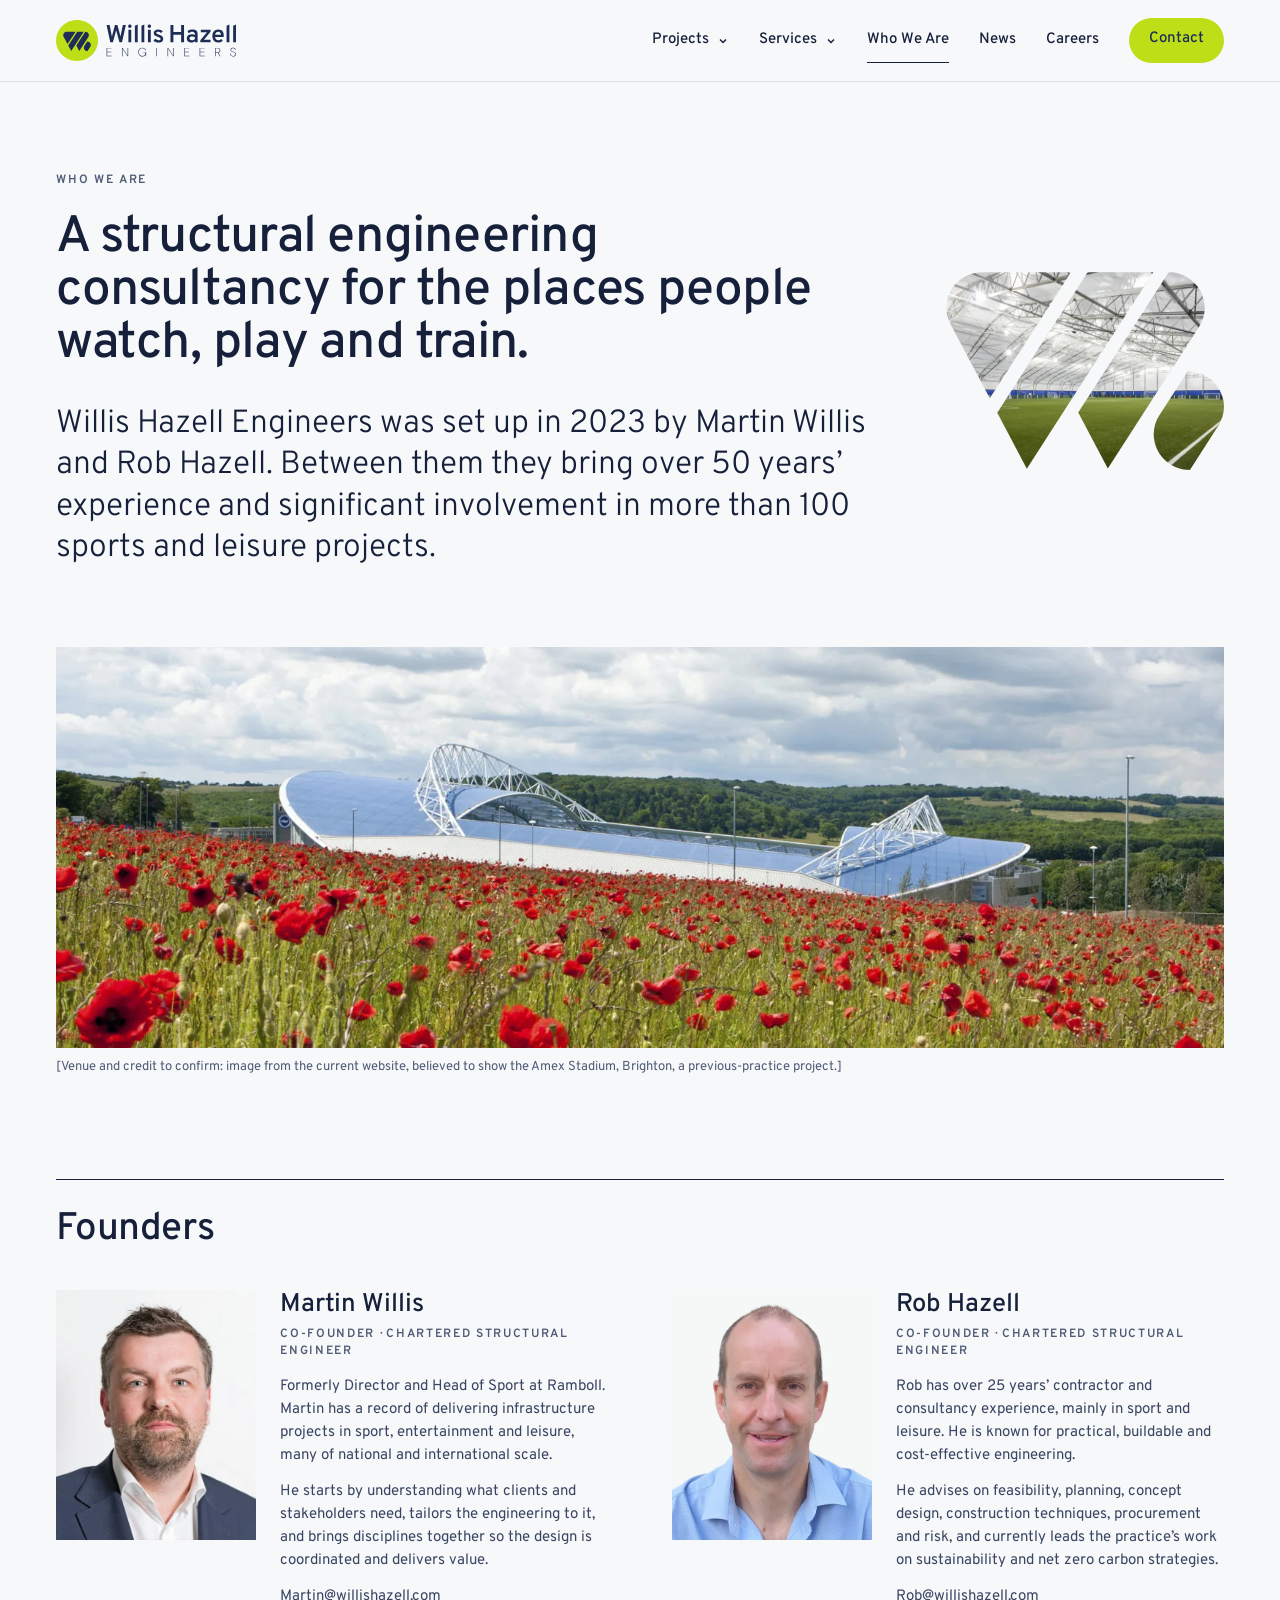
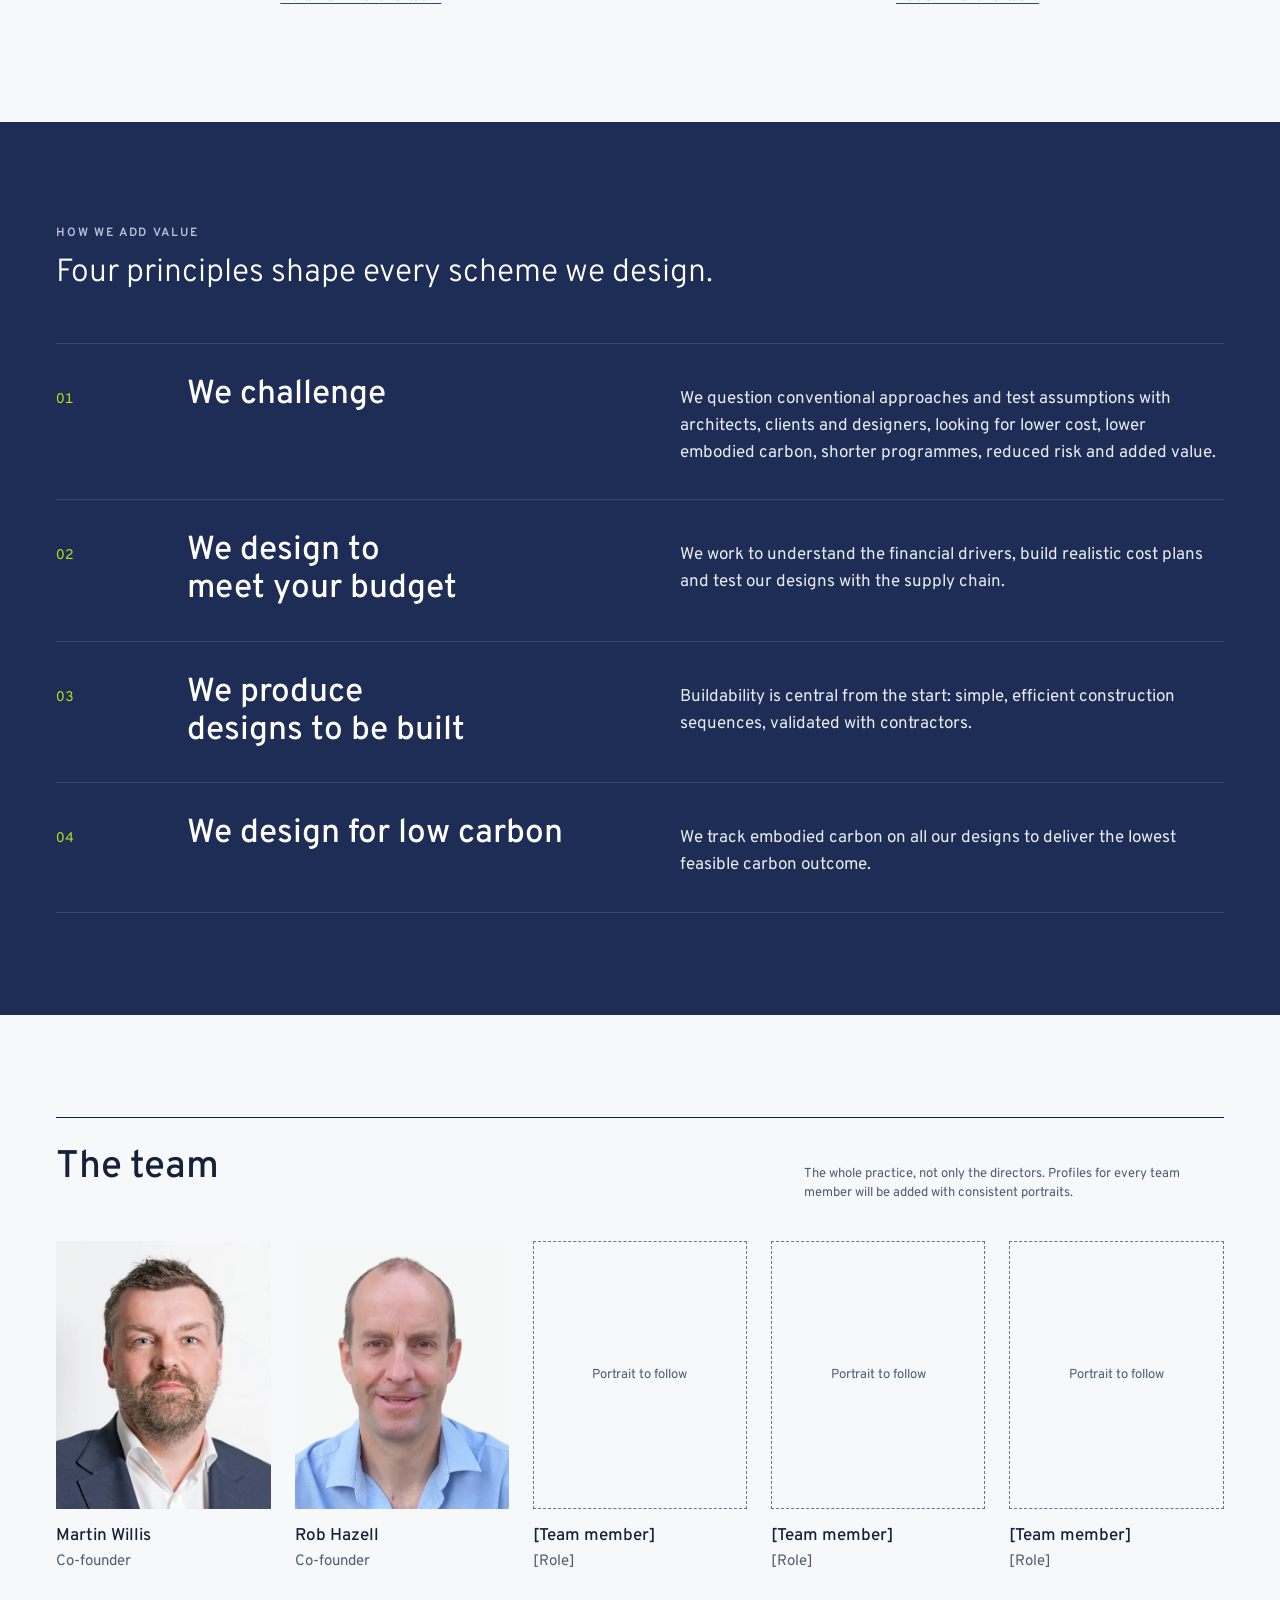
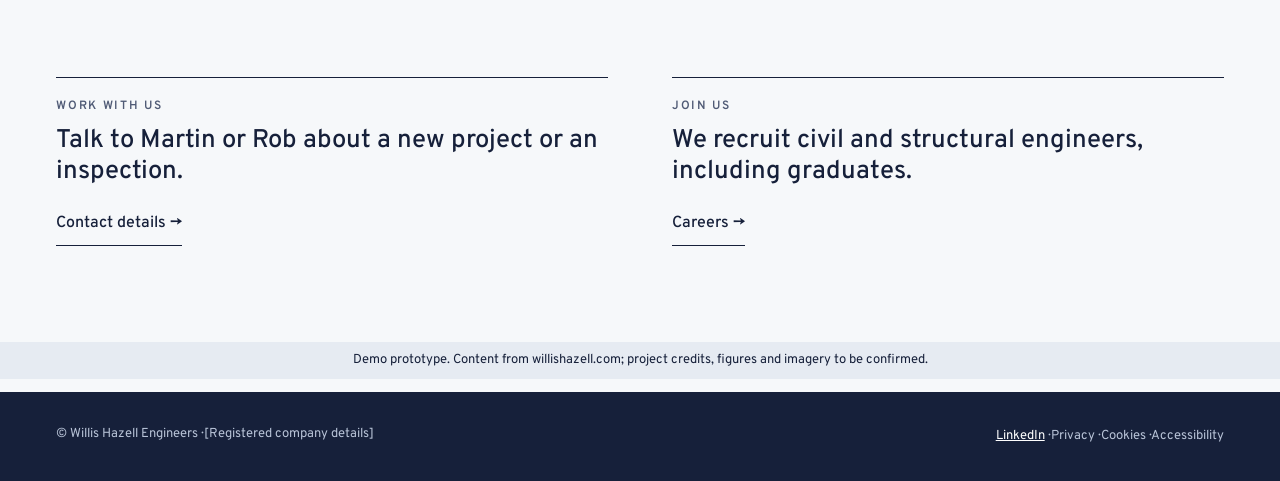
==== commit 4aeeab7e: "feat(brand): Overpass and brand palette refresh, with photo-through-the-W examples Brand review 001," ====
--- a/about.html
+++ b/about.html
@@ -7,7 +7,7 @@
 <meta name="description" content="Willis Hazell Engineers was set up in 2023 by Martin Willis and Rob Hazell, both Chartered Structural Engineers.">
 <meta name="robots" content="noindex">
 <link rel="preconnect" href="https://fonts.googleapis.com"><link rel="preconnect" href="https://fonts.gstatic.com" crossorigin>
-<link href="https://fonts.googleapis.com/css2?family=Newsreader:opsz,wght@6..72,300;6..72,400;6..72,500&family=Schibsted+Grotesk:wght@400;500;600&display=swap" rel="stylesheet">
+<link href="https://fonts.googleapis.com/css2?family=Overpass:wght@200;300;400;500;600&display=swap" rel="stylesheet">
 <link rel="icon" href="data:,">
 <link rel="stylesheet" href="css/site.css">
 </head>
@@ -26,17 +26,20 @@
       <a href="about.html" aria-current="page">Who We Are</a>
       <a href="news.html">News</a>
       <a href="careers.html">Careers</a>
-      <a href="index.html#contact">Contact</a>
+      <a class="nav-cta" href="index.html#contact">Contact</a>
     </nav>
   </div>
 </header>
 
 <main id="main">
   <!-- Opening statement: typography only -->
-  <div class="wrap page-head" style="padding-bottom:clamp(48px,6vw,96px)">
+  <div class="wrap page-head w-split" style="padding-bottom:clamp(48px,6vw,96px)">
+    <div class="w-text">
     <h1 class="label" style="margin-bottom:24px">Who we are</h1>
     <p class="display-hero" style="font-size:clamp(32px,4vw,58px);max-width:1100px">A structural engineering consultancy for the places people watch, play and train.</p>
     <p class="intro" style="margin-top:32px;max-width:820px">Willis Hazell Engineers was set up in 2023 by Martin Willis and Rob Hazell. Between them they bring over 50 years’ experience and significant involvement in more than 100 sports and leisure projects.</p>
+    </div>
+    <div class="w-photo" aria-hidden="true"><img src="assets/img/brighton-epc-800.webp" srcset="assets/img/brighton-epc-800.webp 800w, assets/img/brighton-epc-1600.webp 1600w" sizes="(max-width:760px) 0px, 460px" alt="" loading="lazy"></div>
   </div>
 
   <!-- Wide image: contrast with the type-only opening -->
--- a/css/site.css
+++ b/css/site.css
@@ -1,12 +1,17 @@
 /* Willis Hazell — prototype stylesheet. Tokens mirror design-system/tokens.json. */
 :root{
-  --paper:#F4F2EE; --paper-raised:#FBFAF7; --ink:#1C1D1F; --ink-soft:#3C3A36;
-  --stone-600:#5C5850; --stone-500:#77716A; --stone-200:#D9D4CB;
-  --navy:#1E2D55; --navy-tint:#E4E7EF; --lime:#BEDE18;
-  --on-dark:#F4F2EE; --on-dark-muted:#B9B3A8; --rule-dark:#3A4870;
+  /* Brand refresh (QA brand review 001): Willis Hazell brand guide 2023 — Overpass; navy #1E2D55 and lime #BEDE18
+     primary; neutrals are cool greys built from brand grey #DAE1E8 (replacing the earlier warm stone palette). */
+  --paper:#F6F8FA; --paper-raised:#FFFFFF; --ink:#16203A; --ink-soft:#3A4562;
+  --stone-600:#505B76; --stone-500:#69738E; --stone-200:#DAE1E8;
+  --navy:#1E2D55; --navy-tint:#E6EBF2; --lime:#BEDE18;
+  --on-dark:#FFFFFF; --on-dark-muted:#B8C3D7; --rule-dark:#34467A;
+  /* Brand secondary colours (guide p.7), for accents only */
+  --brand-blue:#0082D4; --brand-sky:#99CAEB; --brand-purple:#763CBC; --brand-yellow:#FEDA00; --brand-grey:#DAE1E8;
   --error:#A3311F;
-  --serif:"Newsreader",Georgia,"Times New Roman",serif;
-  --sans:"Schibsted Grotesk","Helvetica Neue",Arial,sans-serif;
+  /* One family per the brand guide. --serif is kept as a name so existing rules switch with it. */
+  --serif:"Overpass","Helvetica Neue",Arial,sans-serif;
+  --sans:"Overpass","Helvetica Neue",Arial,sans-serif;
   --margin:clamp(16px,4.4vw,64px);
   --fast:160ms; --reveal:600ms;
   color-scheme:light;
@@ -26,12 +31,12 @@
 
 /* Type */
 .serif{font-family:var(--serif)}
-.display-hero{font-family:var(--serif);font-weight:400;font-size:clamp(36px,5.2vw,76px);line-height:1.03;letter-spacing:-.02em;margin:0}
-.heading-page{font-family:var(--serif);font-weight:400;font-size:clamp(34px,4.2vw,56px);line-height:1.06;letter-spacing:-.02em;margin:0}
-.heading-section{font-family:var(--serif);font-weight:400;font-size:clamp(30px,3vw,40px);line-height:1.1;letter-spacing:-.01em;margin:0}
+.display-hero{font-family:var(--serif);font-weight:500;font-size:clamp(36px,5.2vw,76px);line-height:1.04;letter-spacing:-.015em;margin:0}
+.heading-page{font-family:var(--serif);font-weight:500;font-size:clamp(34px,4.2vw,56px);line-height:1.08;letter-spacing:-.015em;margin:0}
+.heading-section{font-family:var(--serif);font-weight:500;font-size:clamp(30px,3vw,40px);line-height:1.12;letter-spacing:-.01em;margin:0}
 .intro{font-family:var(--serif);font-weight:300;font-size:clamp(24px,2.5vw,34px);line-height:1.3;margin:0}
-.title-project{font-family:var(--serif);font-weight:400;font-size:clamp(24px,2vw,28px);line-height:1.2;margin:0}
-.figure{font-family:var(--serif);font-weight:400;font-size:clamp(28px,2.5vw,34px);line-height:1.15;font-variant-numeric:tabular-nums}
+.title-project{font-family:var(--serif);font-weight:500;font-size:clamp(24px,2vw,28px);line-height:1.2;margin:0}
+.figure{font-family:var(--serif);font-weight:500;font-size:clamp(28px,2.5vw,34px);line-height:1.15;font-variant-numeric:tabular-nums}
 .label{font-size:12px;font-weight:600;letter-spacing:.14em;text-transform:uppercase;line-height:1.35;color:var(--stone-600);margin:0}
 .on-dark .label{color:var(--on-dark-muted)}
 .body-small{font-size:15px;line-height:1.55;color:var(--ink-soft)}
@@ -73,7 +78,7 @@
 .site-header.over-hero.scrolled :focus-visible{outline-color:var(--navy)}
 @media (max-width:900px){
   .menu-btn{display:block}
-  .nav{display:none;position:fixed;inset:0;top:0;background:var(--navy);color:var(--on-dark);flex-direction:column;gap:0;padding:96px var(--margin) 32px;font-family:var(--serif);font-size:34px;font-weight:400;z-index:-1}
+  .nav{display:none;position:fixed;inset:0;top:0;background:var(--navy);color:var(--on-dark);flex-direction:column;gap:0;padding:96px var(--margin) 32px;font-family:var(--serif);font-size:34px;font-weight:500;z-index:-1}
   .nav a{padding:12px 0;border-bottom:1px solid var(--rule-dark)}
   .nav a:hover{color:var(--on-dark)}
   .menu-open .nav{display:flex}
@@ -85,18 +90,22 @@
 }
 
 /* Hero (home) */
-.hero{position:relative;height:100svh;min-height:600px;max-height:1100px;color:#fff;overflow:hidden;display:flex;flex-direction:column;justify-content:flex-end;background:#2C302D}
+.hero{position:relative;height:100svh;min-height:600px;max-height:1100px;color:#fff;overflow:hidden;display:flex;flex-direction:column;justify-content:flex-end;background:var(--navy)}
 .hero video,.hero .hero-still,.hero .hero-still img{position:absolute;inset:0;width:100%;height:100%;object-fit:cover}
 .hero video{opacity:0;transition:opacity 400ms}
+/* Hero parallax: the hero stays pinned under the header while the rest of the page scrolls up over it.
+   Off when reduced motion is requested (normal scrolling). */
+.hero-cover{position:relative;z-index:1;background:var(--paper);box-shadow:0 -18px 40px rgba(16,17,16,.22)}
+@media (prefers-reduced-motion:no-preference){.hero{position:sticky;top:0;z-index:0}}
 .hero video.is-playing{opacity:1}
 .hero::before{content:"";position:absolute;inset:0 0 auto;height:200px;background:linear-gradient(to bottom,rgba(16,17,16,.55),rgba(16,17,16,0));z-index:1}
-.hero::after{content:"";position:absolute;inset:auto 0 0;height:min(520px,70%);background:linear-gradient(to top,rgba(16,17,16,.8),rgba(16,17,16,0));z-index:1}
+.hero::after{content:"";position:absolute;inset:auto 0 0;height:min(640px,82%);background:linear-gradient(to top,rgba(14,22,45,.9),rgba(14,22,45,.72) 45%,rgba(14,22,45,0));z-index:1}
 .hero-inner{position:relative;z-index:2;display:flex;flex-wrap:wrap;align-items:flex-end;justify-content:space-between;gap:24px 32px;padding-bottom:clamp(32px,5vw,56px)}
 .hero-copy{flex:1 1 560px;max-width:920px}
 .hero .display-hero{margin-bottom:28px}
 .hero-actions{display:flex;flex-wrap:wrap;gap:4px 40px}
 .hero-meta{display:flex;align-items:center;gap:20px}
-.hero-meta p{margin:0;font-size:13px;line-height:1.4;color:#E4E1DA;text-align:right}
+.hero-meta p{margin:0;font-size:13px;line-height:1.4;color:#E3E8F0;text-align:right}
 .pause{width:44px;height:44px;border-radius:50%;border:1px solid rgba(255,255,255,.7);background:rgba(16,17,16,.25);color:#fff;display:grid;place-items:center;cursor:pointer;padding:0;flex:none}
 @media (prefers-reduced-motion:reduce){
   .hero video{display:none}
@@ -229,7 +238,7 @@
 @media (max-width:620px){.results .wide{grid-column:auto}}
 /* Projects archive: featured case studies span two columns at the same height as a 4:5 card,
    so titles stay level across mixed rows; dense packing fills the gap a wide card can leave */
-#results{grid-auto-flow:row dense}
+/* A11Y-005: no dense packing; site.js only widens a card where it fits, so DOM order = visual order */
 #results .wide .frame{position:relative;aspect-ratio:auto;height:0;padding-bottom:calc((100% - clamp(24px,3vw,40px)) * .625)}
 #results .wide .frame img{position:absolute;inset:0}
 @media (max-width:620px){#results .wide .frame{height:auto;padding-bottom:0;aspect-ratio:4/5}#results .wide .frame img{position:static}}
@@ -284,7 +293,7 @@
 .md div{display:grid;grid-template-columns:140px minmax(0,1fr);gap:16px;padding:14px 0;border-bottom:1px solid var(--stone-200)}
 .md dt{font-size:13px;line-height:1.4;color:var(--stone-600);padding-top:3px}
 .md dd{margin:0;font-size:16px;line-height:1.5}
-.prose h2{font-family:var(--serif);font-weight:400;font-size:28px;line-height:1.2;margin:0 0 12px}
+.prose h2{font-family:var(--serif);font-weight:500;font-size:28px;line-height:1.2;margin:0 0 12px}
 .prose p{margin:0 0 20px;max-width:680px}
 .prose .tbc{color:var(--stone-600);font-style:italic}
 .inputs{list-style:none;margin:0 0 40px;padding:0;border-top:1px solid var(--stone-200);columns:2;column-gap:40px}
@@ -308,17 +317,17 @@
 .founders{display:grid;grid-template-columns:repeat(auto-fit,minmax(300px,1fr));gap:56px clamp(32px,5vw,80px)}
 .founder{display:grid;grid-template-columns:minmax(120px,200px) minmax(0,1fr);gap:24px;align-items:start}
 @media (max-width:480px){.founder{grid-template-columns:minmax(0,1fr)}.founder .frame{max-width:200px}}
-.founder .frame{aspect-ratio:4/5;background:#E7E5E0}
+.founder .frame{aspect-ratio:4/5;background:var(--stone-200)}
 .founder p{margin:0 0 12px}
 .founder .inline-link{overflow-wrap:anywhere}
 .principles{list-style:none;margin:0;padding:0;counter-reset:p;border-top:1px solid var(--rule-dark)}
 .principles li{counter-increment:p;display:grid;grid-template-columns:minmax(48px,1fr) minmax(0,5fr) minmax(0,6fr);gap:12px 40px;padding:32px 0;border-bottom:1px solid var(--rule-dark);align-items:baseline}
 .principles li::before{content:"0" counter(p);font-size:14px;color:var(--lime);font-variant-numeric:tabular-nums}
-.principles h3{font-family:var(--serif);font-weight:400;font-size:clamp(26px,2.6vw,36px);line-height:1.15;margin:0}
+.principles h3{font-family:var(--serif);font-weight:500;font-size:clamp(26px,2.6vw,36px);line-height:1.15;margin:0}
 .principles p{margin:0;color:var(--on-dark);opacity:.9;max-width:560px}
 @media (max-width:760px){.principles li{grid-template-columns:minmax(0,1fr)}}
 .team-grid{display:grid;grid-template-columns:repeat(auto-fill,minmax(200px,1fr));gap:40px 24px;list-style:none;margin:0;padding:0}
-.team-grid .frame{aspect-ratio:4/5;background:#E7E5E0}
+.team-grid .frame{aspect-ratio:4/5;background:var(--stone-200)}
 .team-grid .ph{aspect-ratio:4/5;border:1px dashed var(--stone-500);display:grid;place-items:center;font-size:13px;color:var(--stone-600);text-align:center;padding:16px}
 .team-grid h3{font-family:var(--sans);font-size:17px;font-weight:500;margin:14px 0 0}
 .team-grid p{margin:0;font-size:15px;color:var(--stone-600)}
@@ -485,7 +494,7 @@
 .s-caps .x{display:block;font-family:var(--sans);font-size:14px;color:var(--stone-600);margin-top:4px}
 @media (max-width:700px){.s-caps{grid-template-columns:minmax(0,1fr)}}
 .svc-principles{list-style:none;margin:0;padding:24px 0 0;display:grid;grid-template-columns:repeat(4,minmax(0,1fr));gap:32px clamp(24px,3vw,40px);border-top:1px solid var(--ink)}
-.svc-principles h3{font-family:var(--serif);font-weight:400;font-size:22px;line-height:1.2;margin:8px 0 10px}
+.svc-principles h3{font-family:var(--serif);font-weight:500;font-size:22px;line-height:1.2;margin:8px 0 10px}
 .svc-principles p{margin:0}
 @media (max-width:1024px){.svc-principles{grid-template-columns:repeat(2,minmax(0,1fr))}}
 @media (max-width:560px){.svc-principles{grid-template-columns:minmax(0,1fr)}}
@@ -503,7 +512,7 @@
 .c-list{list-style:none;margin:0;padding:0;border-top:1px solid var(--ink)}
 .c-item{position:relative;display:grid;grid-template-columns:56px minmax(0,1fr) auto;gap:6px 20px;padding:28px 0 30px;border-bottom:1px solid var(--stone-200);align-items:baseline}
 .c-item .svc-num{grid-row:1}
-.c-title{font-family:var(--serif);font-weight:400;font-size:clamp(32px,3.4vw,48px);line-height:1.08;letter-spacing:-.01em;margin:0}
+.c-title{font-family:var(--serif);font-weight:500;font-size:clamp(32px,3.4vw,48px);line-height:1.08;letter-spacing:-.01em;margin:0}
 .c-title a{text-decoration:none}
 .c-title a::after{content:"";position:absolute;inset:0}
 /* Where :has() is supported the focus ring moves from the title link to the whole row; elsewhere the link keeps its own ring */
@@ -569,7 +578,7 @@
 .svc-matrix thead th{font-size:12px;font-weight:600;letter-spacing:.14em;text-transform:uppercase;color:var(--stone-600);border-bottom:1px solid var(--ink)}
 .svc-matrix thead th a{text-decoration:none}
 .svc-matrix thead th a:hover{color:var(--navy);text-decoration:underline}
-.svc-matrix tbody th{font-family:var(--serif);font-weight:400;font-size:24px}
+.svc-matrix tbody th{font-family:var(--serif);font-weight:500;font-size:24px}
 .svc-matrix tbody th a{text-decoration:none}
 .svc-matrix tbody th a:hover{color:var(--navy);text-decoration:underline;text-underline-offset:4px;text-decoration-thickness:1px}
 .svc-mark{display:inline-flex;align-items:center;gap:8px;font-size:14px;color:var(--ink-soft)}
@@ -585,3 +594,24 @@
 }
 
 @media (prefers-reduced-motion:reduce){*{transition:none!important;animation:none!important}a:hover .frame img{transform:none}}
+
+/* Brand refresh: lime headings on navy (guide p.6), lime hero accent, lime 'Contact' button in the header */
+.on-dark .heading-section,.on-dark .heading-page,.on-dark .c-title,.on-dark .display-hero{color:var(--lime)}
+.hero .accent{color:var(--lime)}
+.nav a.nav-cta{background:var(--lime);color:var(--navy);padding:9px 20px 7px;border-radius:999px;font-weight:500;text-decoration:none}
+.nav a.nav-cta:hover,.site-header.over-hero .nav a.nav-cta:hover,.site-header.over-hero.scrolled .nav a.nav-cta:hover{color:var(--navy);background:#CFEA3A}
+.site-header.over-hero .nav a.nav-cta{color:var(--navy)}
+@media (max-width:900px){.nav a.nav-cta{background:none;color:inherit;padding:0;border-radius:0}}
+
+/* Photo through the W (brand device from the logo mark; see assets/img/w-mask.svg). QA brand review 001: examples
+   on the homepage Sectors band, the Who We Are and Projects headers, case-study titles and the contact bands. */
+.w-photo{position:relative;aspect-ratio:46.6/32.9;overflow:hidden;-webkit-mask:url(../assets/img/w-mask.svg) center/contain no-repeat;mask:url(../assets/img/w-mask.svg) center/contain no-repeat}
+.w-photo img{width:100%;height:100%;object-fit:cover;display:block}
+.sector-image.w-photo{aspect-ratio:46.6/32.9;align-self:center;background:none}
+.w-split{display:flex;flex-wrap:wrap;align-items:center;gap:32px clamp(32px,5vw,80px)}
+.w-split > .w-text{flex:999 1 560px;min-width:0}
+.w-split > .w-photo{flex:1 1 280px;max-width:460px}
+.cs-title > .w-photo{flex:1 1 240px;max-width:380px;align-self:center}
+.cs-inset .cs-title > .w-photo{display:none}
+.contact-band::after{content:"";flex:0 1 clamp(200px,20vw,320px);aspect-ratio:46.6/32.9;align-self:center;background:url(../assets/img/david-lloyd-800.webp) center/cover;-webkit-mask:url(../assets/img/w-mask.svg) center/contain no-repeat;mask:url(../assets/img/w-mask.svg) center/contain no-repeat}
+@media (max-width:760px){.w-split > .w-photo,.cs-title > .w-photo,.contact-band::after{display:none}}
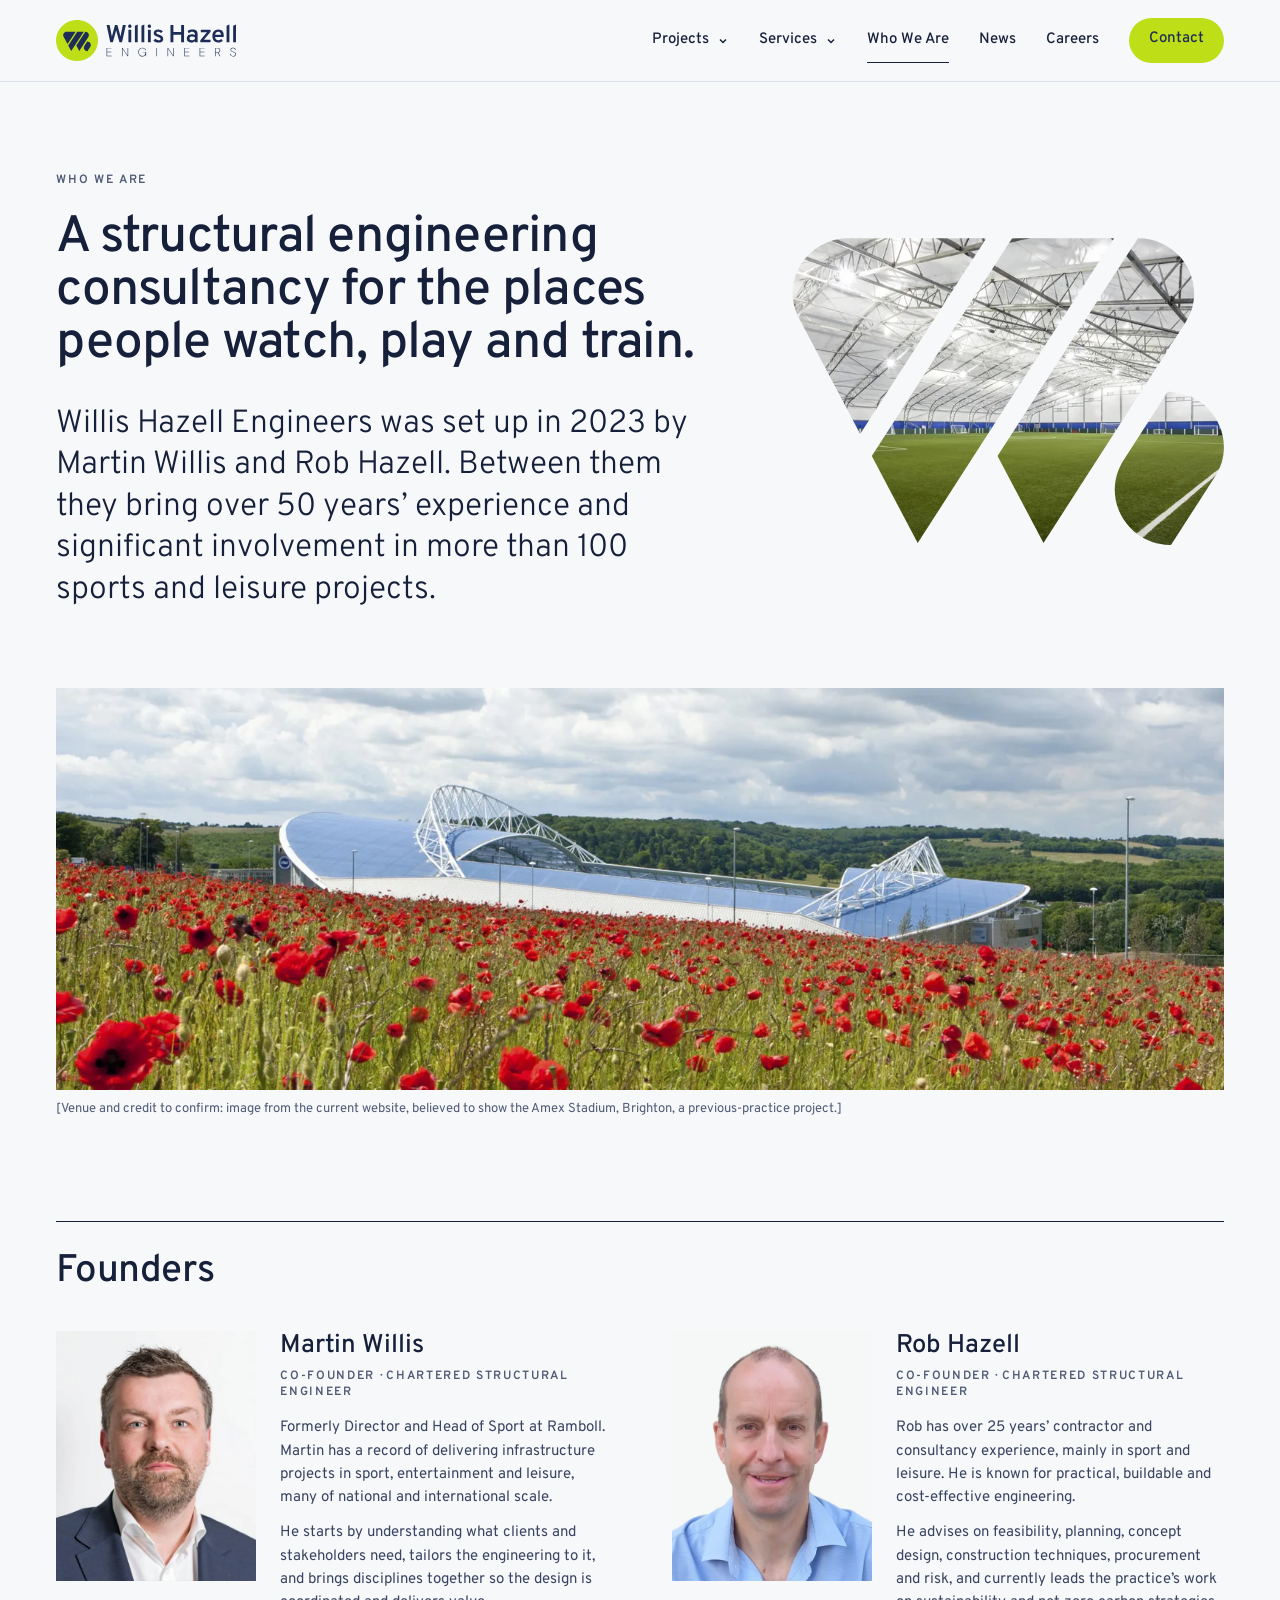
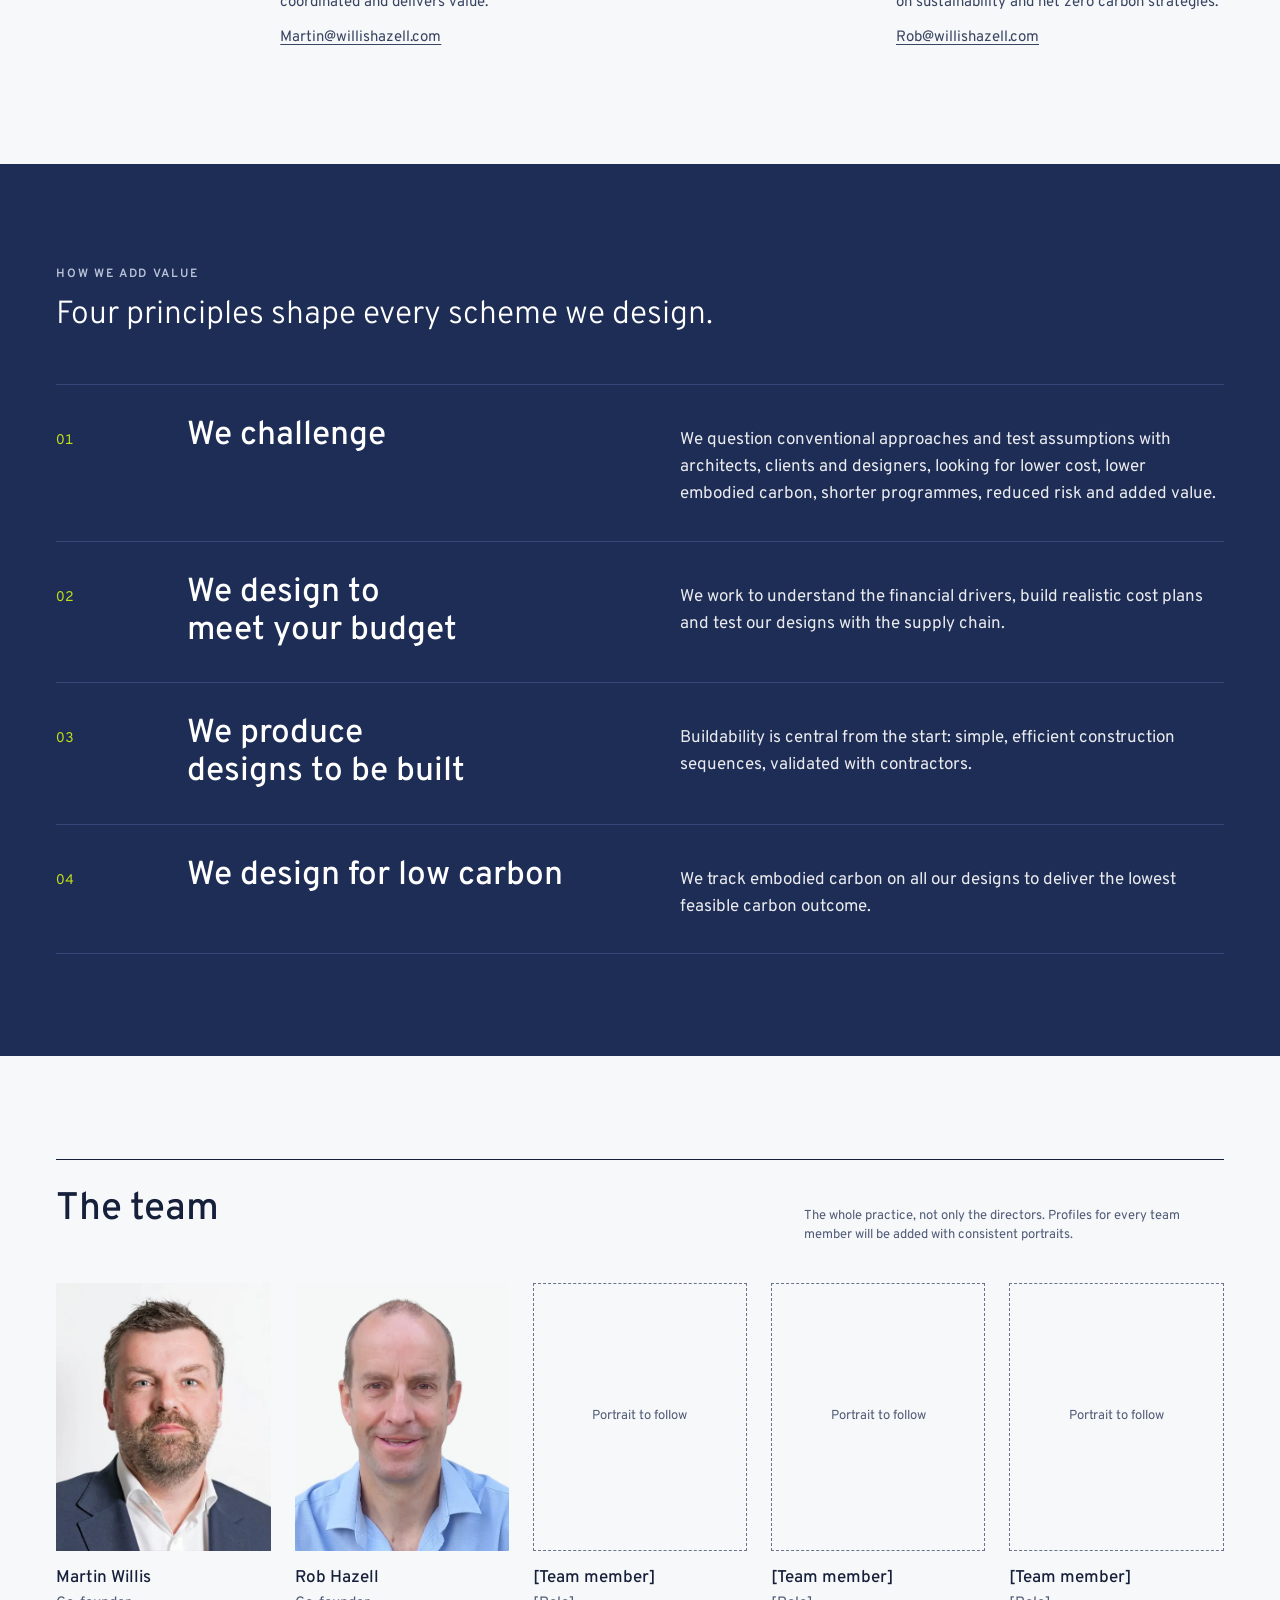
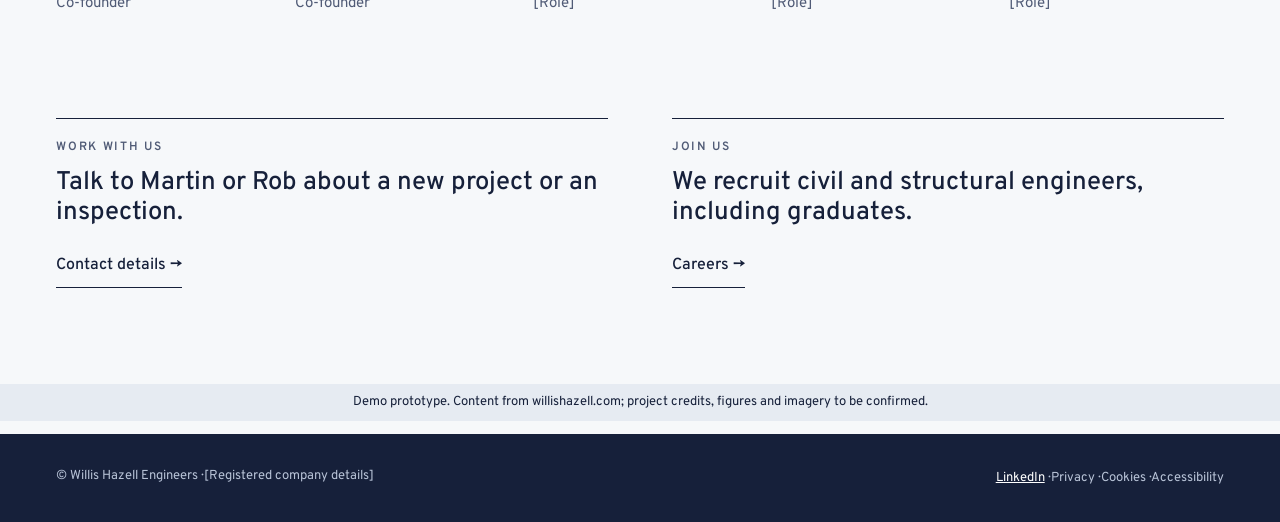
==== commit fadbdf41: "feat(brand): larger W photos in the Who We Are and Projects headers The header W photos on Who We Ar" ====
--- a/about.html
+++ b/about.html
@@ -6,8 +6,7 @@
 <title>Who We Are — Willis Hazell Engineers</title>
 <meta name="description" content="Willis Hazell Engineers was set up in 2023 by Martin Willis and Rob Hazell, both Chartered Structural Engineers.">
 <meta name="robots" content="noindex">
-<link rel="preconnect" href="https://fonts.googleapis.com"><link rel="preconnect" href="https://fonts.gstatic.com" crossorigin>
-<link href="https://fonts.googleapis.com/css2?family=Overpass:wght@200;300;400;500;600&display=swap" rel="stylesheet">
+<link rel="preload" href="assets/fonts/overpass-latin.woff" as="font" type="font/woff" crossorigin>
 <link rel="icon" href="data:,">
 <link rel="stylesheet" href="css/site.css">
 </head>
@@ -39,7 +38,7 @@
     <p class="display-hero" style="font-size:clamp(32px,4vw,58px);max-width:1100px">A structural engineering consultancy for the places people watch, play and train.</p>
     <p class="intro" style="margin-top:32px;max-width:820px">Willis Hazell Engineers was set up in 2023 by Martin Willis and Rob Hazell. Between them they bring over 50 years’ experience and significant involvement in more than 100 sports and leisure projects.</p>
     </div>
-    <div class="w-photo" aria-hidden="true"><img src="assets/img/brighton-epc-800.webp" srcset="assets/img/brighton-epc-800.webp 800w, assets/img/brighton-epc-1600.webp 1600w" sizes="(max-width:760px) 0px, 460px" alt="" loading="lazy"></div>
+    <div class="w-photo" aria-hidden="true"><img src="assets/img/brighton-epc-800.webp" srcset="assets/img/brighton-epc-800.webp 800w, assets/img/brighton-epc-1600.webp 1600w" sizes="(max-width:760px) 0px, 520px" alt="" loading="lazy"></div>
   </div>
 
   <!-- Wide image: contrast with the type-only opening -->
--- a/css/site.css
+++ b/css/site.css
@@ -1,4 +1,6 @@
 /* Willis Hazell — prototype stylesheet. Tokens mirror design-system/tokens.json. */
+/* Overpass (SIL Open Font License, assets/fonts/Overpass-OFL.txt), self-hosted: one variable file, Latin subset, weights 100–900 */
+@font-face{font-family:"Overpass";src:url(../assets/fonts/overpass-latin.woff) format("woff");font-weight:100 900;font-style:normal;font-display:swap}
 :root{
   /* Brand refresh (QA brand review 001): Willis Hazell brand guide 2023 — Overpass; navy #1E2D55 and lime #BEDE18
      primary; neutrals are cool greys built from brand grey #DAE1E8 (replacing the earlier warm stone palette). */
@@ -96,7 +98,9 @@
 /* Hero parallax: the hero stays pinned under the header while the rest of the page scrolls up over it.
    Off when reduced motion is requested (normal scrolling). */
 .hero-cover{position:relative;z-index:1;background:var(--paper);box-shadow:0 -18px 40px rgba(16,17,16,.22)}
-@media (prefers-reduced-motion:no-preference){.hero{position:sticky;top:0;z-index:0}}
+/* Pin by the bottom edge when the screen is shorter than the hero (min-height 600px, e.g. a landscape phone),
+   so its headline, buttons and pause control can still be scrolled into view before the page covers it. */
+@media (prefers-reduced-motion:no-preference){.hero{position:sticky;top:min(0px,calc(100svh - 600px));z-index:0}}
 .hero video.is-playing{opacity:1}
 .hero::before{content:"";position:absolute;inset:0 0 auto;height:200px;background:linear-gradient(to bottom,rgba(16,17,16,.55),rgba(16,17,16,0));z-index:1}
 .hero::after{content:"";position:absolute;inset:auto 0 0;height:min(640px,82%);background:linear-gradient(to top,rgba(14,22,45,.9),rgba(14,22,45,.72) 45%,rgba(14,22,45,0));z-index:1}
@@ -609,9 +613,24 @@
 .w-photo img{width:100%;height:100%;object-fit:cover;display:block}
 .sector-image.w-photo{aspect-ratio:46.6/32.9;align-self:center;background:none}
 .w-split{display:flex;flex-wrap:wrap;align-items:center;gap:32px clamp(32px,5vw,80px)}
-.w-split > .w-text{flex:999 1 560px;min-width:0}
-.w-split > .w-photo{flex:1 1 280px;max-width:460px}
+.w-split > .w-text{flex:1 1 480px;min-width:0}
+.w-split > .w-photo{flex:0 1 clamp(320px,34vw,520px)}
 .cs-title > .w-photo{flex:1 1 240px;max-width:380px;align-self:center}
 .cs-inset .cs-title > .w-photo{display:none}
 .contact-band::after{content:"";flex:0 1 clamp(200px,20vw,320px);aspect-ratio:46.6/32.9;align-self:center;background:url(../assets/img/david-lloyd-800.webp) center/cover;-webkit-mask:url(../assets/img/w-mask.svg) center/contain no-repeat;mask:url(../assets/img/w-mask.svg) center/contain no-repeat}
 @media (max-width:760px){.w-split > .w-photo,.cs-title > .w-photo,.contact-band::after{display:none}}
+
+/* LinkedIn <-> website (brand review 001, item 3) */
+a.btn{text-decoration:none}
+.btn.li-btn{display:inline-flex;align-items:center;gap:10px;background:var(--navy);color:#fff;border-color:var(--navy)}
+.btn.li-btn:hover{background:#0A66C2;border-color:#0A66C2;color:#fff}
+.li-band{display:flex;flex-wrap:wrap;align-items:center;justify-content:space-between;gap:16px 32px;padding:20px 24px;background:var(--navy-tint);border-left:4px solid var(--lime);margin-bottom:clamp(24px,3vw,40px)}
+.li-band p{margin:0;flex:1 1 420px;max-width:760px}
+.li-band strong{font-weight:500}
+.sec-links{display:flex;flex-wrap:wrap;gap:8px 32px}
+.li-grid{list-style:none;margin:0;padding:0;display:grid;grid-template-columns:repeat(auto-fill,minmax(300px,1fr));gap:clamp(24px,3vw,40px)}
+.li-grid iframe{width:100%;height:560px;border:0;background:#fff}
+.li-slot{border:1px dashed var(--stone-500);padding:24px;display:grid;gap:12px;align-content:start;min-height:220px;background:var(--paper-raised)}
+.li-slot p{margin:0}
+.li-panel{margin-top:48px;padding:24px;border-top:3px solid var(--lime);background:var(--navy-tint);display:grid;gap:14px;justify-items:start}
+.li-panel p{margin:0}
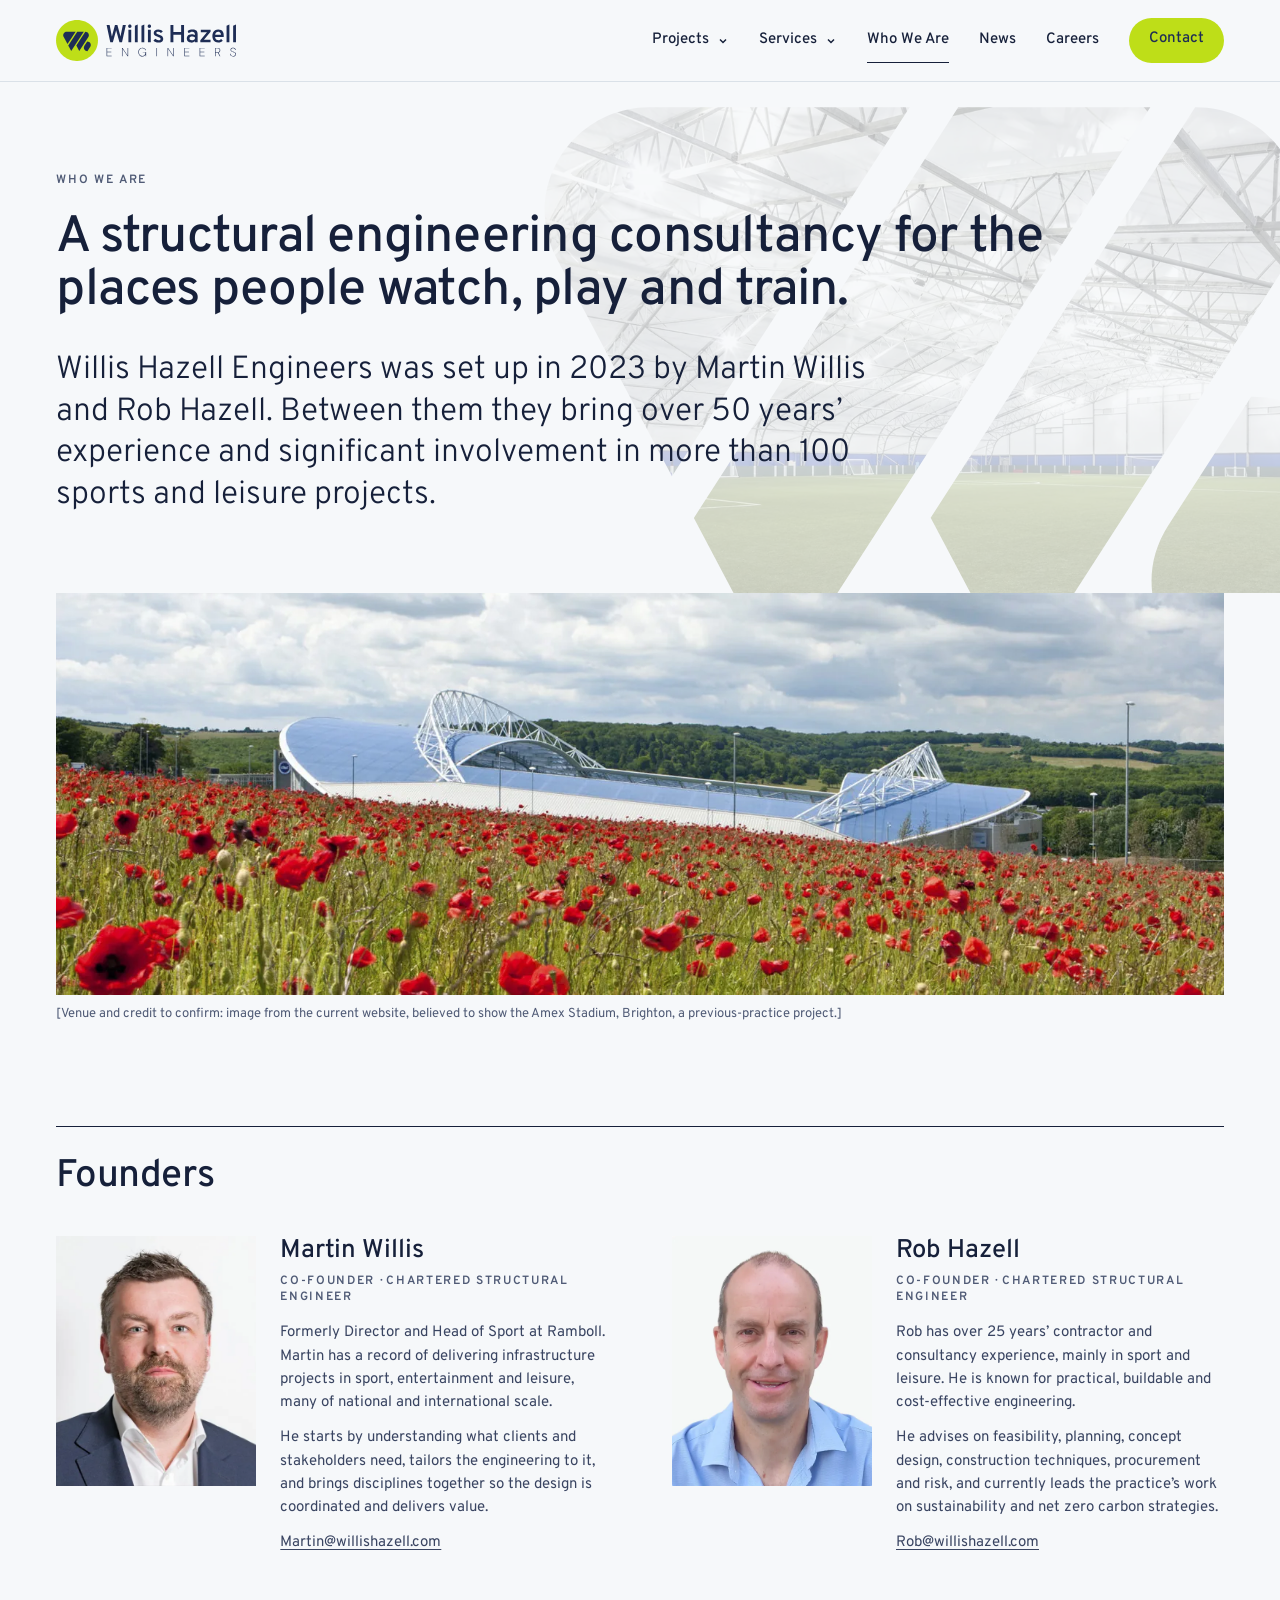
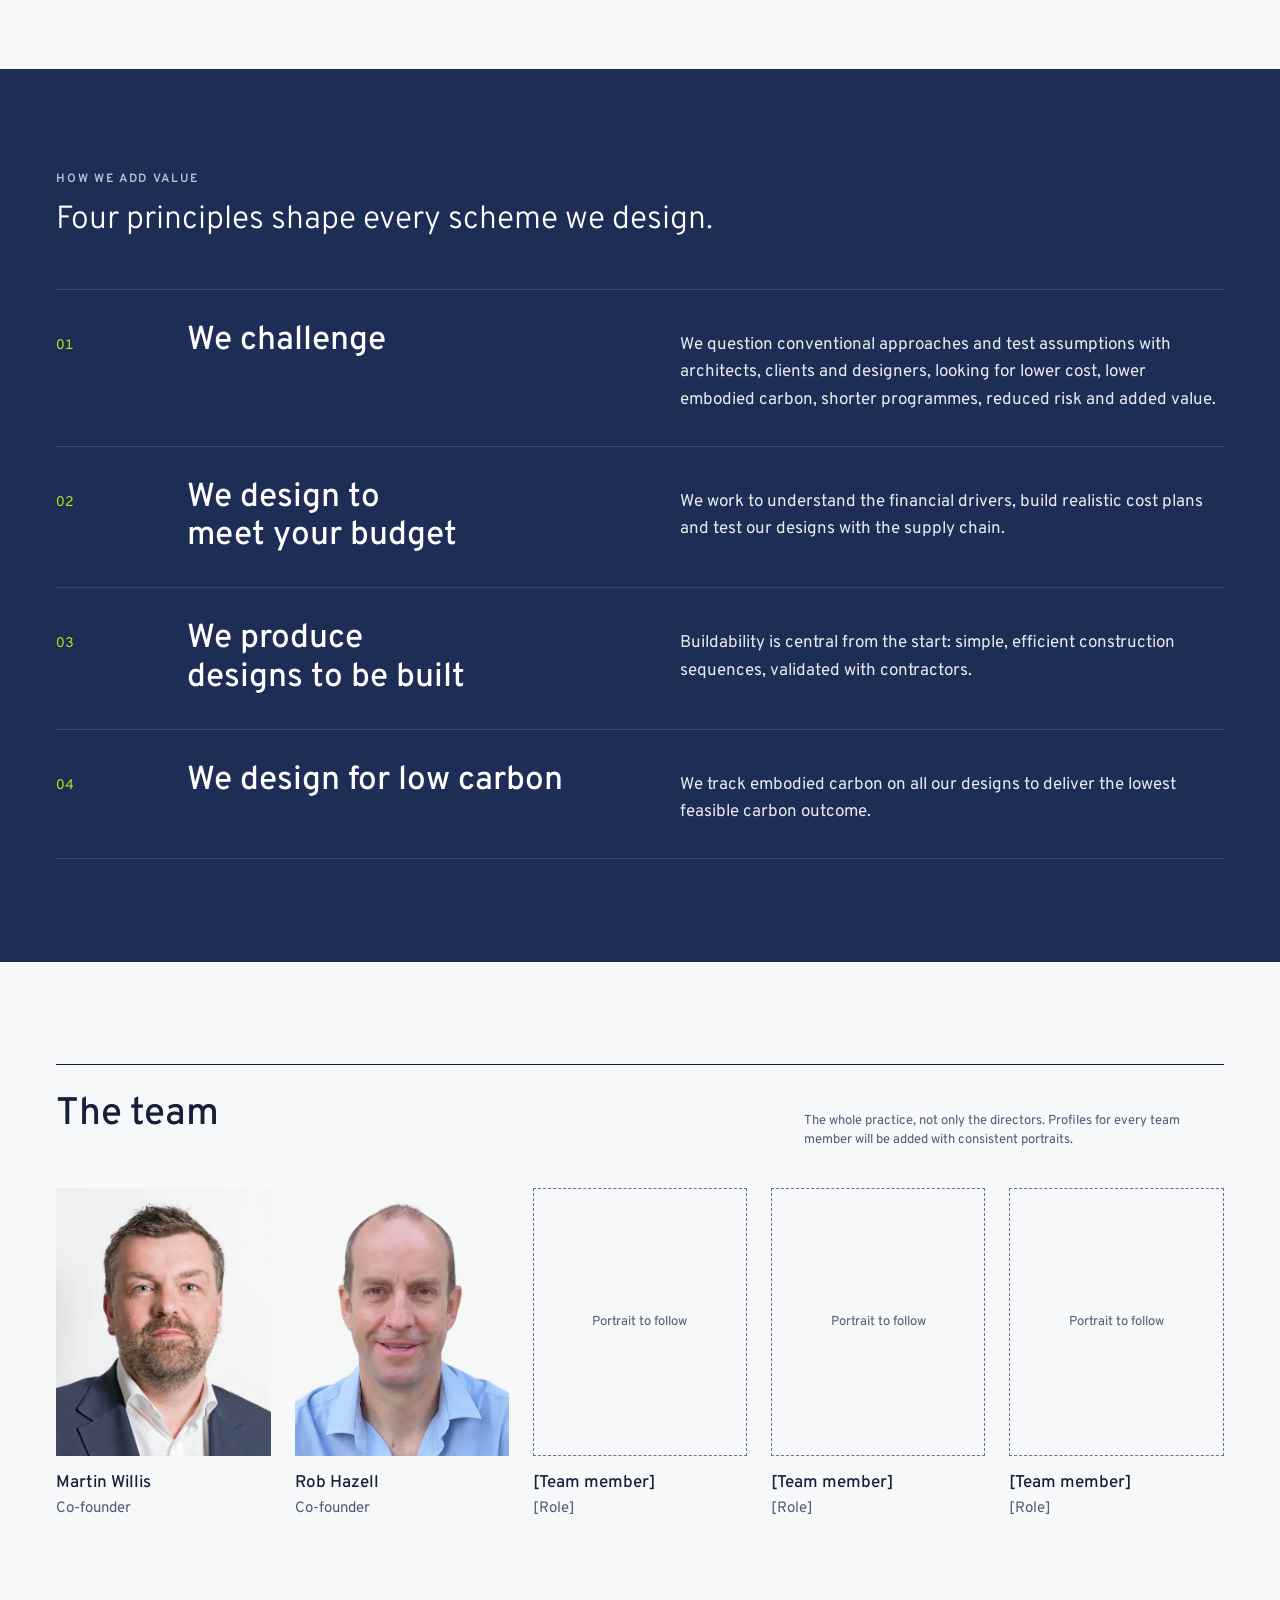
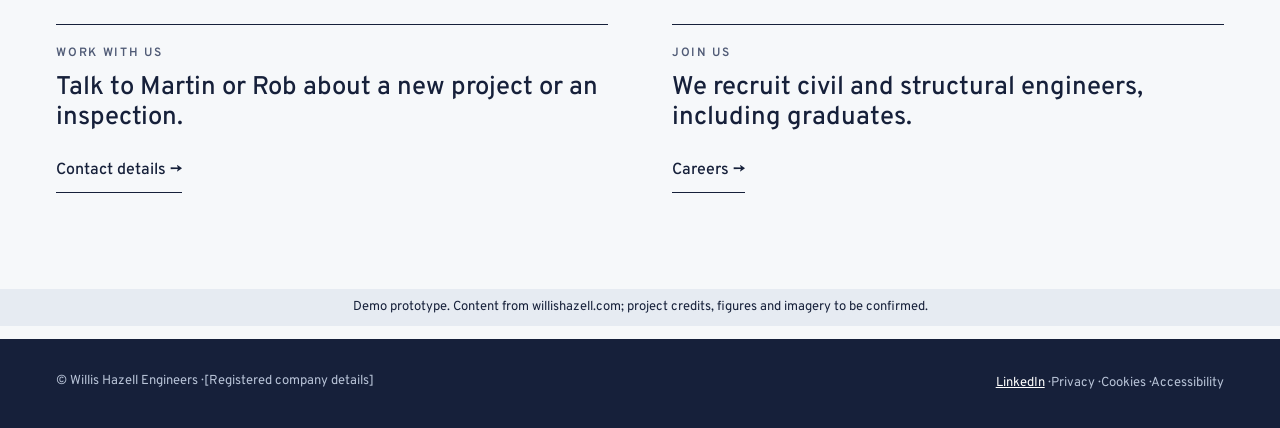
==== commit a836b90c: "feat(brand): photo-filled W behind the Who We Are header text At Tom's choice (option C with a photo" ====
--- a/about.html
+++ b/about.html
@@ -32,13 +32,13 @@
 
 <main id="main">
   <!-- Opening statement: typography only -->
-  <div class="wrap page-head w-split" style="padding-bottom:clamp(48px,6vw,96px)">
+  <div class="wrap page-head w-split w-mark-host" style="padding-bottom:clamp(48px,6vw,96px)">
+    <div class="w-mark" aria-hidden="true"><svg viewBox="11.6 19.6 46.6 32.9" focusable="false"><defs><clipPath id="w-mark-about"><path d="M46.4309 19.6147H35.505L20.4666 42.9751L25.3842 52.2886L46.4309 19.6147Z"/><path d="M48.9849 19.6147L33.9379 42.9666L38.8641 52.2801L54.0669 28.6899C56.6036 24.7568 53.7293 19.6147 48.9849 19.6147Z"/><path d="M32.7345 19.6147H17.9733C13.4799 19.6147 10.597 24.297 12.6661 28.2131L19.22 40.5999L32.7432 19.6147H32.7345Z"/><path d="M52.1709 36.0791L47.4438 43.4175C44.9072 47.3592 47.7901 52.5012 52.5259 52.5012L57.2529 45.1628C59.7896 41.2211 56.9066 36.0791 52.1709 36.0791Z"/></clipPath></defs><image href="assets/img/brighton-epc-1600.webp" x="11.6" y="19.6" width="46.6" height="32.9" preserveAspectRatio="xMidYMid slice" clip-path="url(#w-mark-about)"/></svg></div>
     <div class="w-text">
     <h1 class="label" style="margin-bottom:24px">Who we are</h1>
     <p class="display-hero" style="font-size:clamp(32px,4vw,58px);max-width:1100px">A structural engineering consultancy for the places people watch, play and train.</p>
     <p class="intro" style="margin-top:32px;max-width:820px">Willis Hazell Engineers was set up in 2023 by Martin Willis and Rob Hazell. Between them they bring over 50 years’ experience and significant involvement in more than 100 sports and leisure projects.</p>
     </div>
-    <div class="w-photo" aria-hidden="true"><img src="assets/img/brighton-epc-800.webp" srcset="assets/img/brighton-epc-800.webp 800w, assets/img/brighton-epc-1600.webp 1600w" sizes="(max-width:760px) 0px, 520px" alt="" loading="lazy"></div>
   </div>
 
   <!-- Wide image: contrast with the type-only opening -->
--- a/css/site.css
+++ b/css/site.css
@@ -634,3 +634,15 @@
 .li-slot p{margin:0}
 .li-panel{margin-top:48px;padding:24px;border-top:3px solid var(--lime);background:var(--navy-tint);display:grid;gap:14px;justify-items:start}
 .li-panel p{margin:0}
+
+/* Projects: the concept and credits notes sit at the end of the list */
+.archive-notes{margin-top:clamp(40px,5vw,72px);display:grid;gap:12px}
+.archive-notes .credit-note{margin:0}
+
+/* Photo-filled W behind the header text (Who We Are): the W from the logo at 25% opacity, bottom right,
+   partly cropped by the header, like the brand guide cover. Hidden at 760px and below. */
+.w-mark-host{position:relative;overflow:hidden}
+.w-mark-host > *:not(.w-mark){position:relative;z-index:1}
+.w-mark{position:absolute;right:-6%;bottom:-18%;width:min(820px,64vw);opacity:.25;pointer-events:none;z-index:0}
+.w-mark svg{display:block;width:100%;height:auto}
+@media (max-width:760px){.w-mark{display:none}}
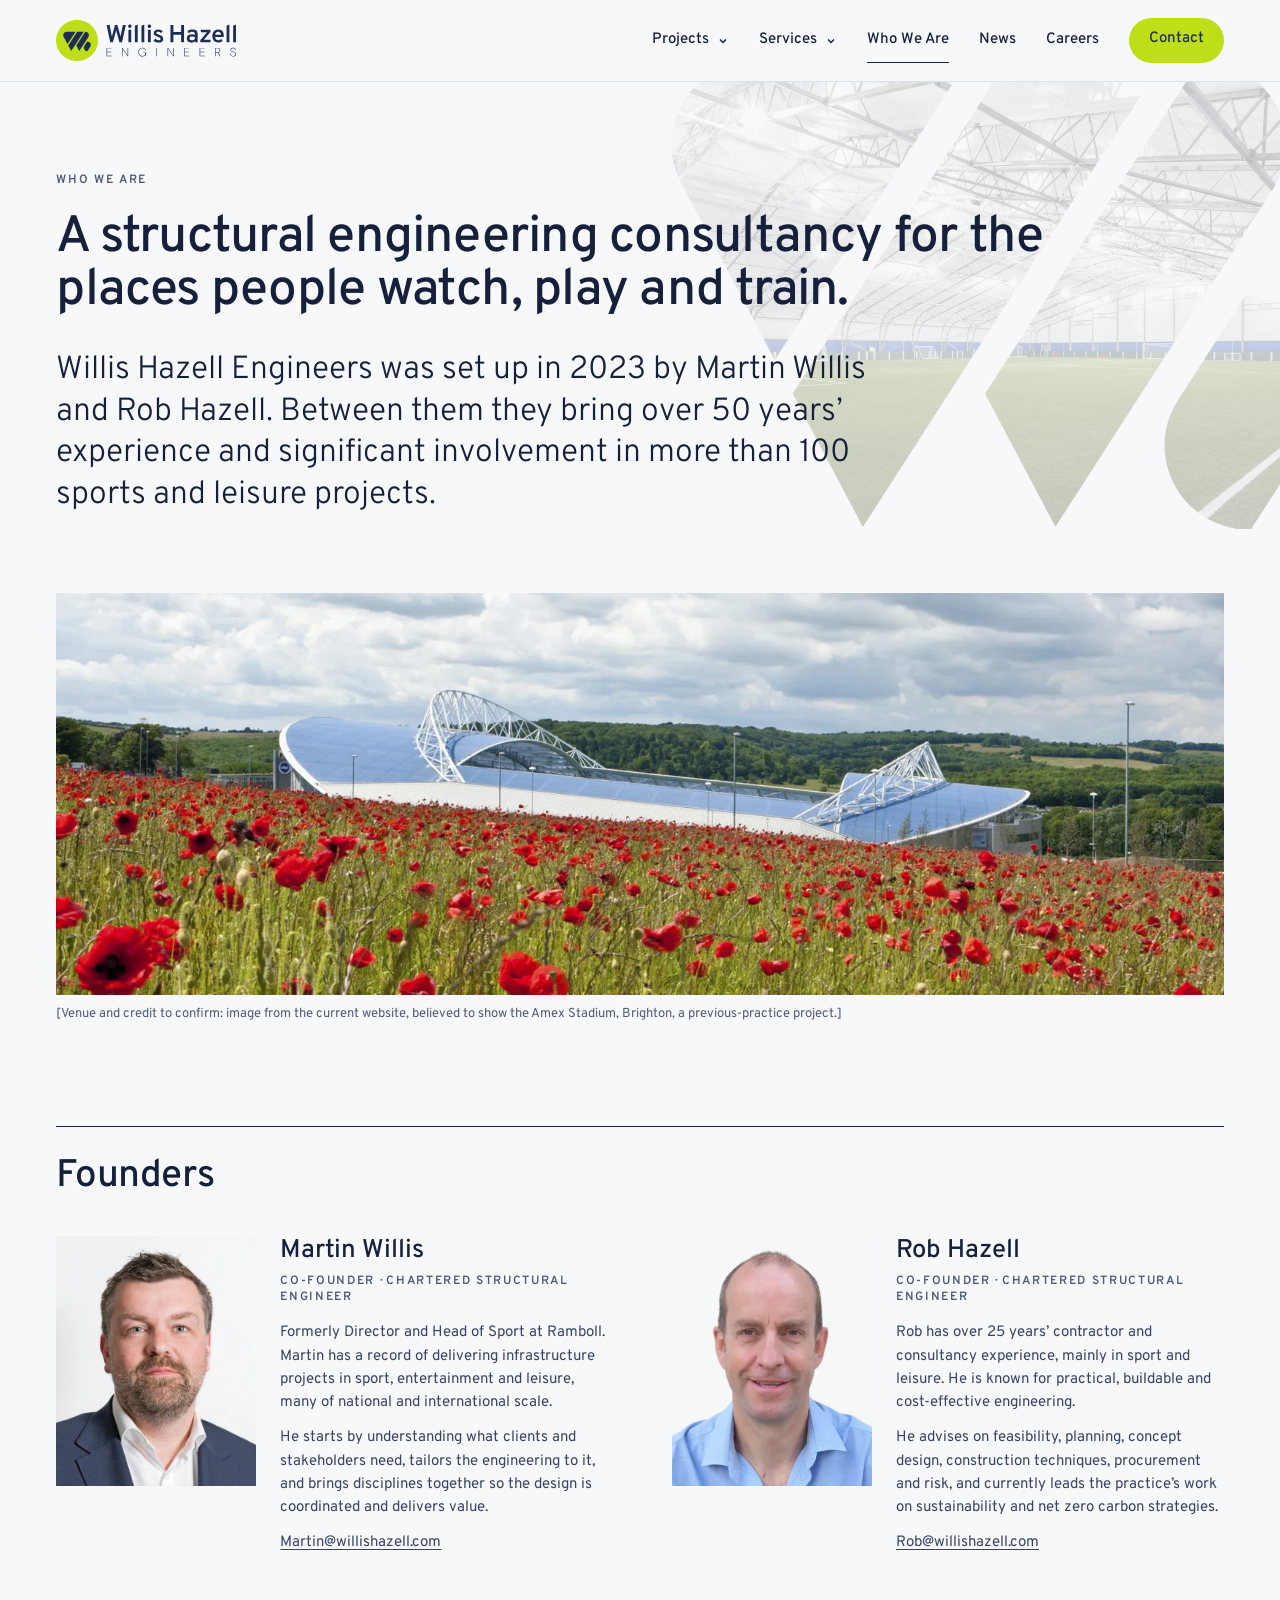
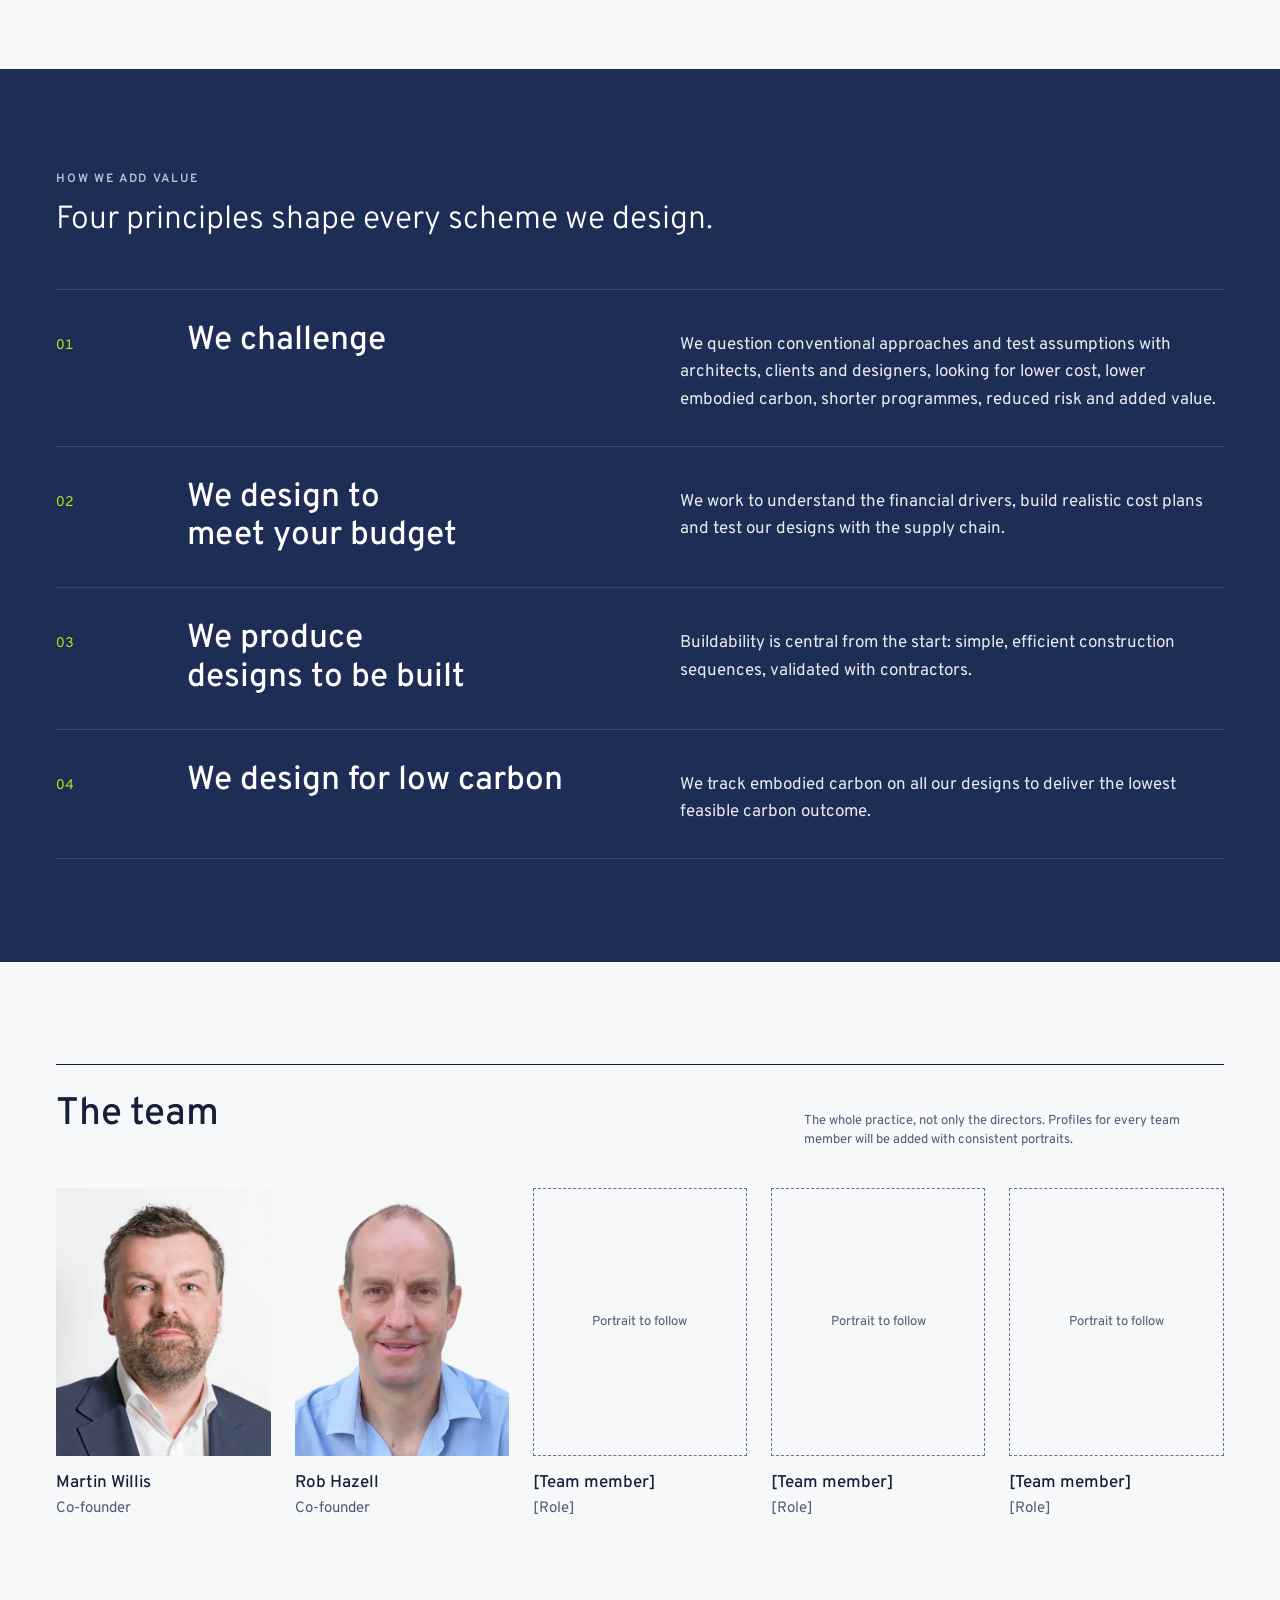
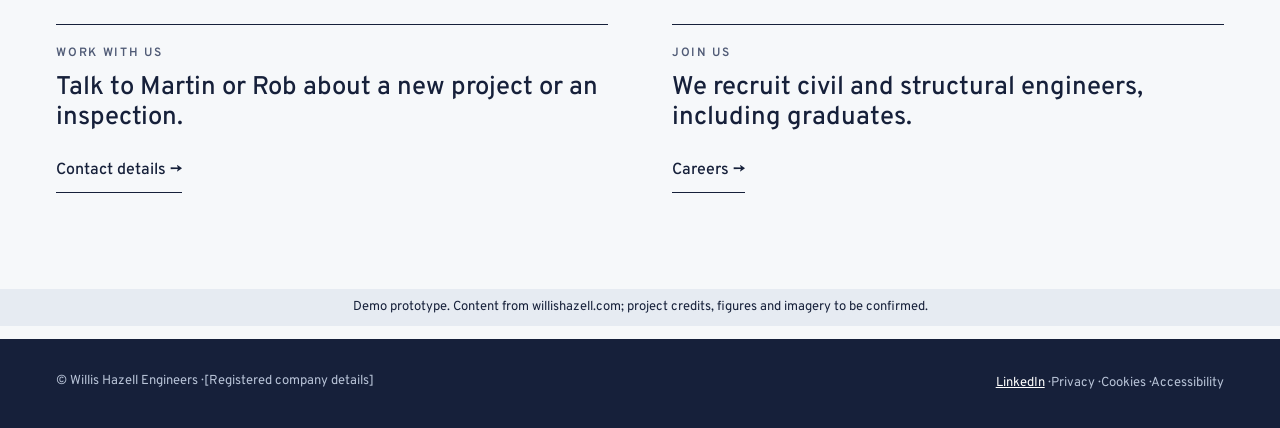
==== commit 9f26d8f0: "fix(brand): space between the Who We Are W and the image below The Who We Are W was cut off exactly " ====
--- a/about.html
+++ b/about.html
@@ -33,7 +33,7 @@
 <main id="main">
   <!-- Opening statement: typography only -->
   <div class="wrap page-head w-split w-mark-host" style="padding-bottom:clamp(48px,6vw,96px)">
-    <div class="w-mark" aria-hidden="true"><svg viewBox="11.6 19.6 46.6 32.9" focusable="false"><defs><clipPath id="w-mark-about"><path d="M46.4309 19.6147H35.505L20.4666 42.9751L25.3842 52.2886L46.4309 19.6147Z"/><path d="M48.9849 19.6147L33.9379 42.9666L38.8641 52.2801L54.0669 28.6899C56.6036 24.7568 53.7293 19.6147 48.9849 19.6147Z"/><path d="M32.7345 19.6147H17.9733C13.4799 19.6147 10.597 24.297 12.6661 28.2131L19.22 40.5999L32.7432 19.6147H32.7345Z"/><path d="M52.1709 36.0791L47.4438 43.4175C44.9072 47.3592 47.7901 52.5012 52.5259 52.5012L57.2529 45.1628C59.7896 41.2211 56.9066 36.0791 52.1709 36.0791Z"/></clipPath></defs><image href="assets/img/brighton-epc-1600.webp" x="11.6" y="19.6" width="46.6" height="32.9" preserveAspectRatio="xMidYMid slice" clip-path="url(#w-mark-about)"/></svg></div>
+    <div class="w-mark w-mark-about" aria-hidden="true"><svg viewBox="11.6 19.6 46.6 32.9" focusable="false"><defs><clipPath id="w-mark-about"><path d="M46.4309 19.6147H35.505L20.4666 42.9751L25.3842 52.2886L46.4309 19.6147Z"/><path d="M48.9849 19.6147L33.9379 42.9666L38.8641 52.2801L54.0669 28.6899C56.6036 24.7568 53.7293 19.6147 48.9849 19.6147Z"/><path d="M32.7345 19.6147H17.9733C13.4799 19.6147 10.597 24.297 12.6661 28.2131L19.22 40.5999L32.7432 19.6147H32.7345Z"/><path d="M52.1709 36.0791L47.4438 43.4175C44.9072 47.3592 47.7901 52.5012 52.5259 52.5012L57.2529 45.1628C59.7896 41.2211 56.9066 36.0791 52.1709 36.0791Z"/></clipPath></defs><image href="assets/img/brighton-epc-1600.webp" x="11.6" y="19.6" width="46.6" height="32.9" preserveAspectRatio="xMidYMid slice" clip-path="url(#w-mark-about)"/></svg></div>
     <div class="w-text">
     <h1 class="label" style="margin-bottom:24px">Who we are</h1>
     <p class="display-hero" style="font-size:clamp(32px,4vw,58px);max-width:1100px">A structural engineering consultancy for the places people watch, play and train.</p>
--- a/css/site.css
+++ b/css/site.css
@@ -645,4 +645,8 @@
 .w-mark-host > *:not(.w-mark){position:relative;z-index:1}
 .w-mark{position:absolute;right:-6%;bottom:-18%;width:min(820px,64vw);opacity:.25;pointer-events:none;z-index:0}
 .w-mark svg{display:block;width:100%;height:auto}
+/* Who We Are: the W sits wholly above the wide image below, with clear space under it (only the right edge runs off) */
+.w-mark.w-mark-about{bottom:clamp(40px,5vw,72px);right:-4%;width:min(700px,52vw)}
+/* Projects: a different project in each stroke of the W, a touch stronger */
+.w-mark-collage{opacity:.30}
 @media (max-width:760px){.w-mark{display:none}}
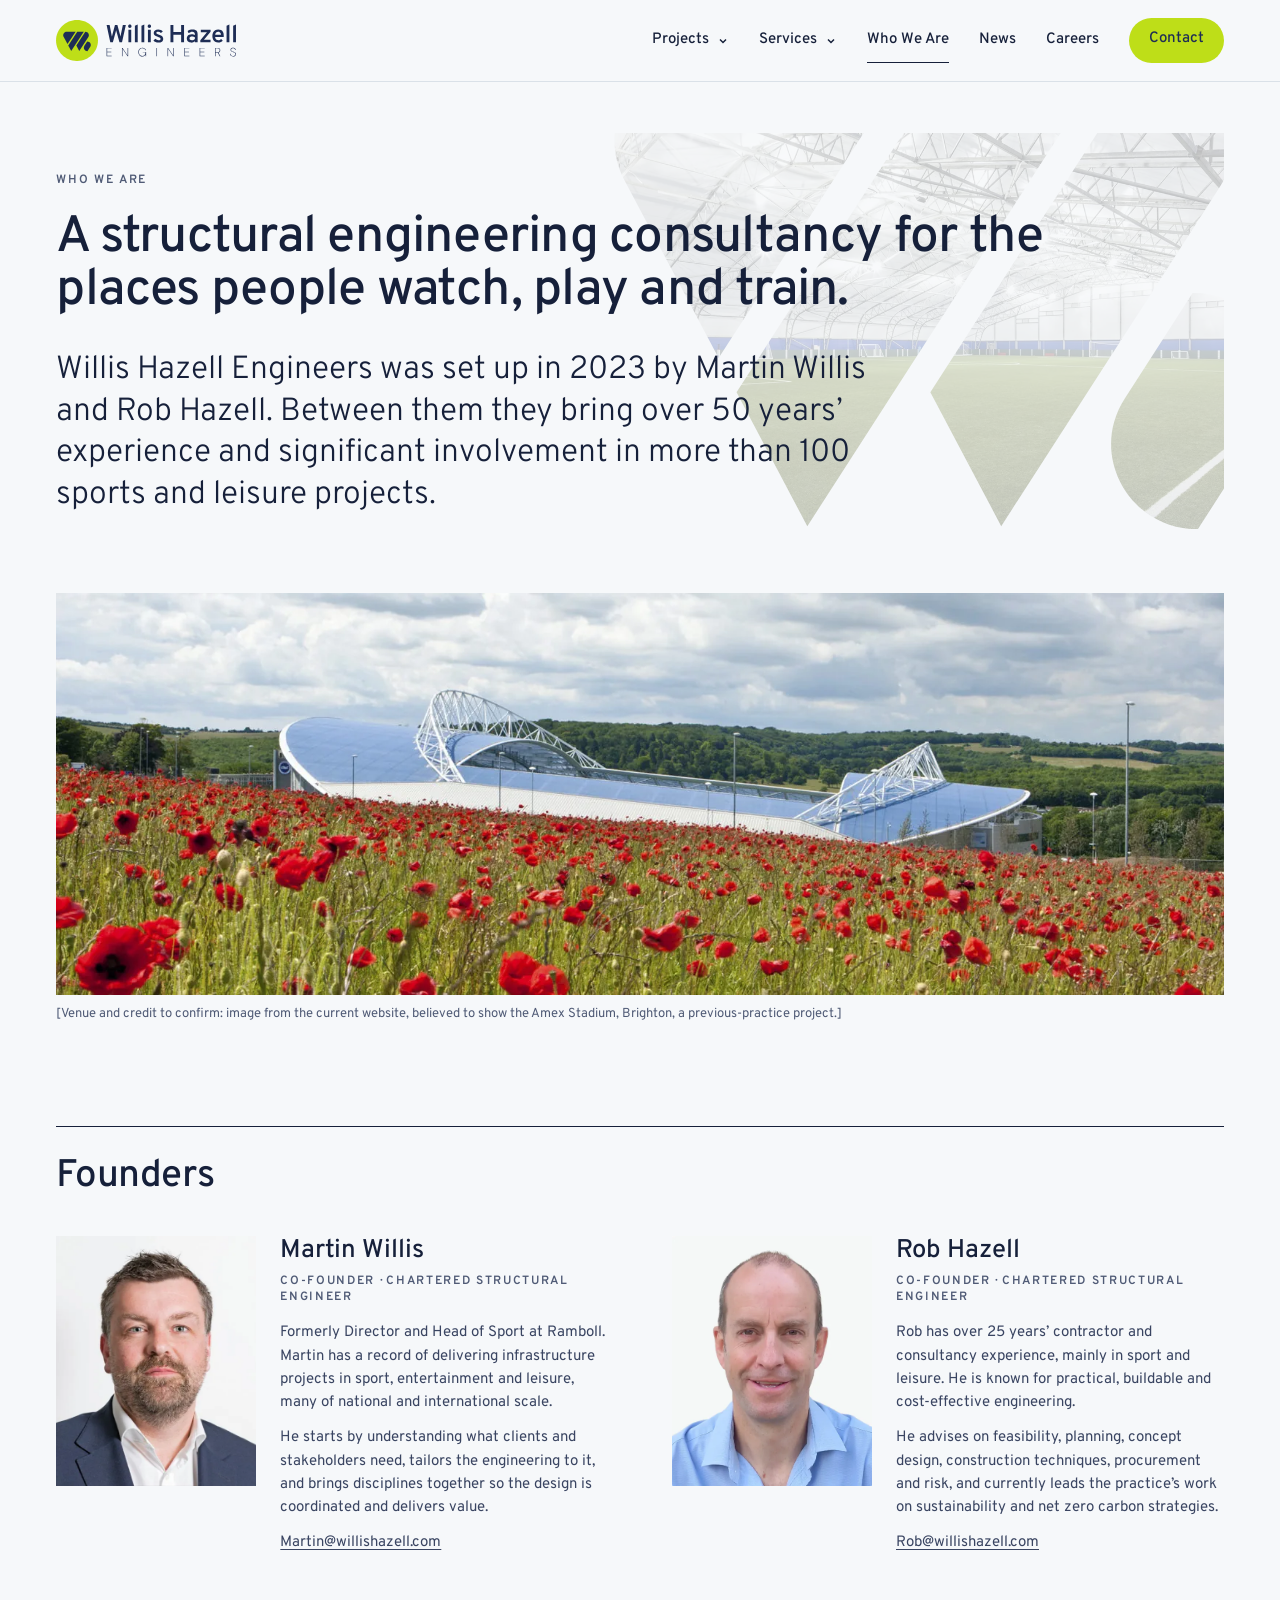
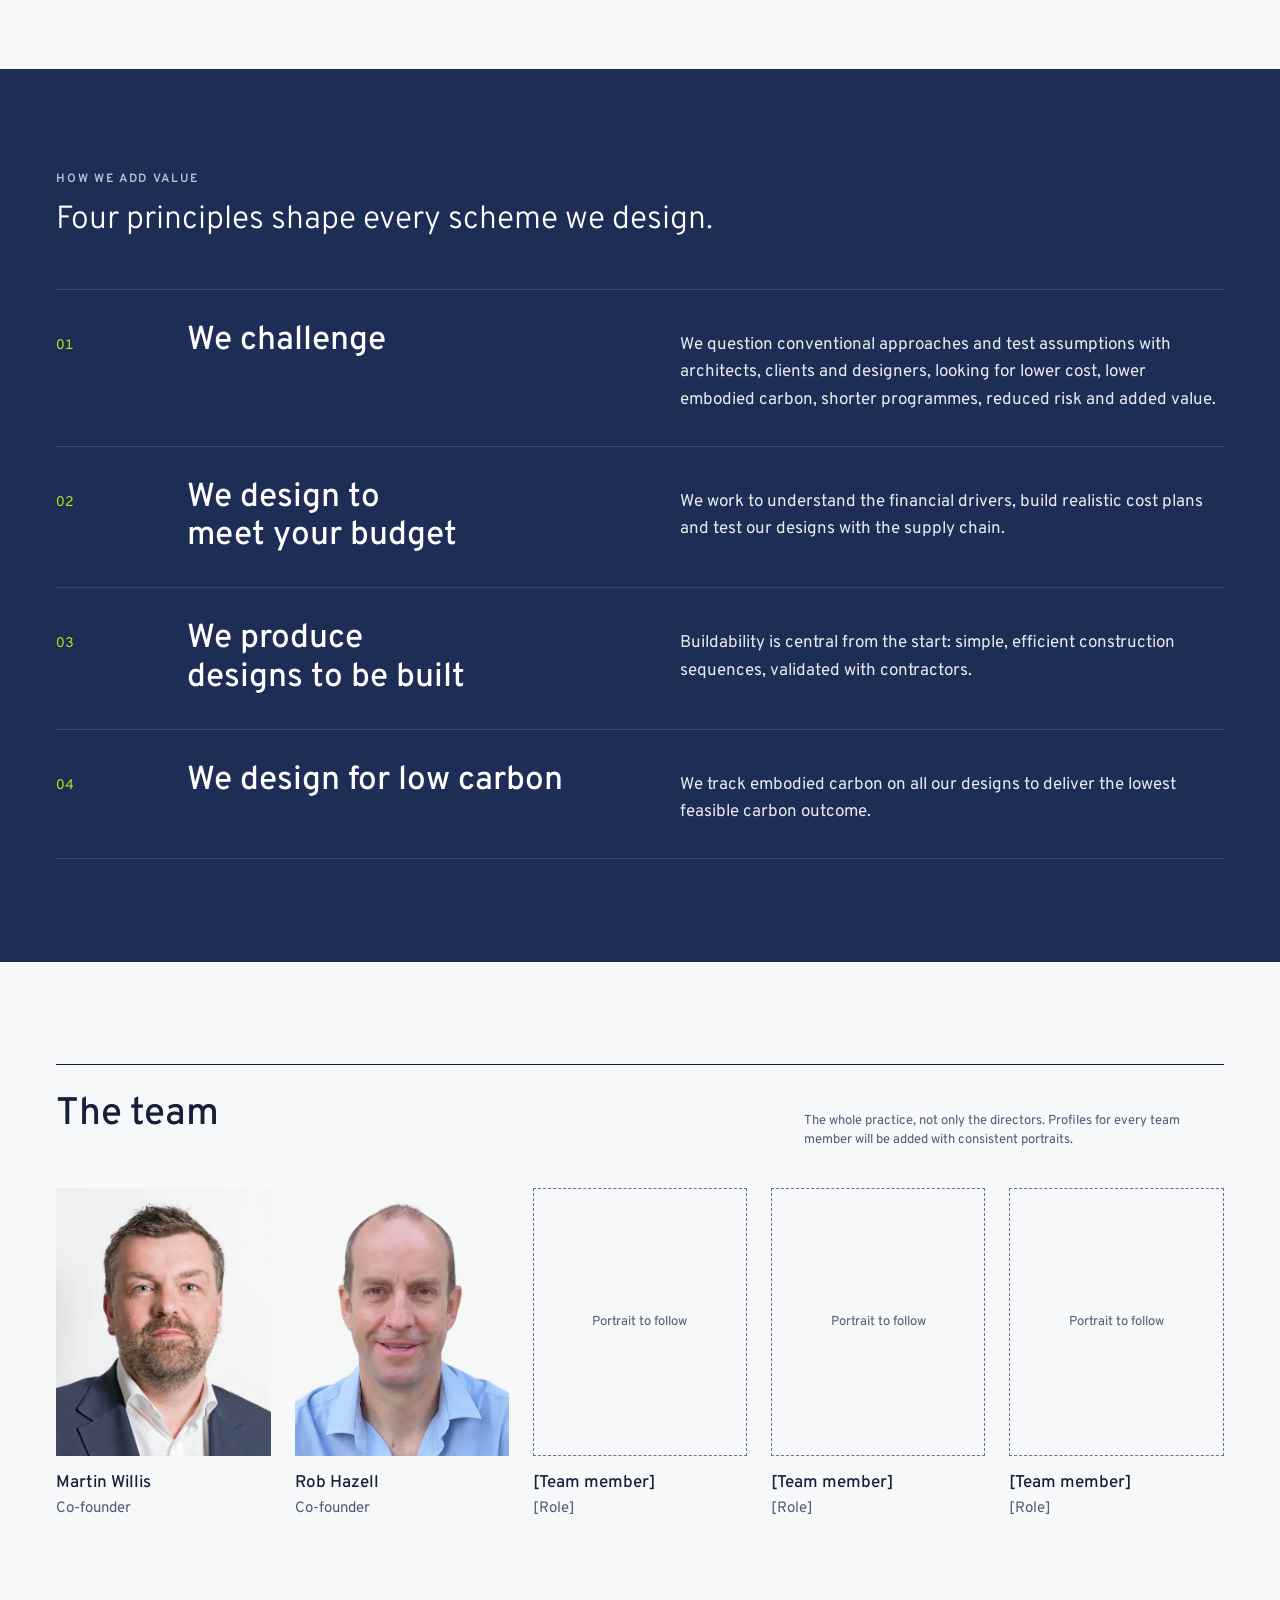
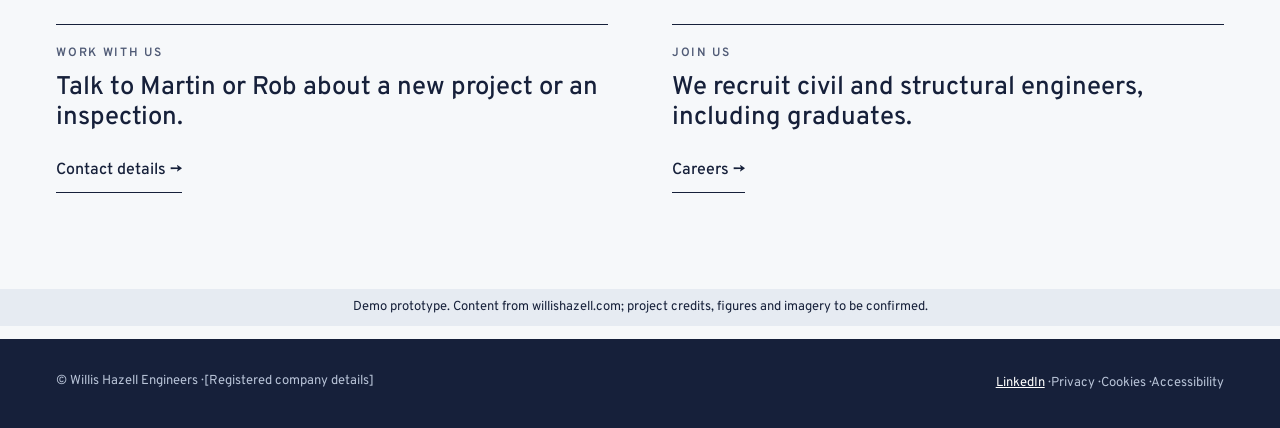
==== commit 42762c26: "perf(qa): PERF-004 W photos load only where the W is shown Co-Authored-By: Claude Opus 5.5 <noreply@" ====
--- a/about.html
+++ b/about.html
@@ -33,7 +33,7 @@
 <main id="main">
   <!-- Opening statement: typography only -->
   <div class="wrap page-head w-split w-mark-host" style="padding-bottom:clamp(48px,6vw,96px)">
-    <div class="w-mark w-mark-about" aria-hidden="true"><svg viewBox="11.6 19.6 46.6 32.9" focusable="false"><defs><clipPath id="w-mark-about"><path d="M46.4309 19.6147H35.505L20.4666 42.9751L25.3842 52.2886L46.4309 19.6147Z"/><path d="M48.9849 19.6147L33.9379 42.9666L38.8641 52.2801L54.0669 28.6899C56.6036 24.7568 53.7293 19.6147 48.9849 19.6147Z"/><path d="M32.7345 19.6147H17.9733C13.4799 19.6147 10.597 24.297 12.6661 28.2131L19.22 40.5999L32.7432 19.6147H32.7345Z"/><path d="M52.1709 36.0791L47.4438 43.4175C44.9072 47.3592 47.7901 52.5012 52.5259 52.5012L57.2529 45.1628C59.7896 41.2211 56.9066 36.0791 52.1709 36.0791Z"/></clipPath></defs><image href="assets/img/brighton-epc-1600.webp" x="11.6" y="19.6" width="46.6" height="32.9" preserveAspectRatio="xMidYMid slice" clip-path="url(#w-mark-about)"/></svg></div>
+    <div class="w-mark w-mark-about" aria-hidden="true"><svg viewBox="11.6 19.6 46.6 32.9" focusable="false"><defs><clipPath id="w-mark-about"><path d="M46.4309 19.6147H35.505L20.4666 42.9751L25.3842 52.2886L46.4309 19.6147Z"/><path d="M48.9849 19.6147L33.9379 42.9666L38.8641 52.2801L54.0669 28.6899C56.6036 24.7568 53.7293 19.6147 48.9849 19.6147Z"/><path d="M32.7345 19.6147H17.9733C13.4799 19.6147 10.597 24.297 12.6661 28.2131L19.22 40.5999L32.7432 19.6147H32.7345Z"/><path d="M52.1709 36.0791L47.4438 43.4175C44.9072 47.3592 47.7901 52.5012 52.5259 52.5012L57.2529 45.1628C59.7896 41.2211 56.9066 36.0791 52.1709 36.0791Z"/></clipPath></defs><image data-href="assets/img/brighton-epc-1600.webp" x="11.6" y="19.6" width="46.6" height="32.9" preserveAspectRatio="xMidYMid slice" clip-path="url(#w-mark-about)"/></svg></div>
     <div class="w-text">
     <h1 class="label" style="margin-bottom:24px">Who we are</h1>
     <p class="display-hero" style="font-size:clamp(32px,4vw,58px);max-width:1100px">A structural engineering consultancy for the places people watch, play and train.</p>
--- a/css/site.css
+++ b/css/site.css
@@ -105,6 +105,10 @@
 .hero::before{content:"";position:absolute;inset:0 0 auto;height:200px;background:linear-gradient(to bottom,rgba(16,17,16,.55),rgba(16,17,16,0));z-index:1}
 .hero::after{content:"";position:absolute;inset:auto 0 0;height:min(640px,82%);background:linear-gradient(to top,rgba(14,22,45,.9),rgba(14,22,45,.72) 45%,rgba(14,22,45,0));z-index:1}
 .hero-inner{position:relative;z-index:2;display:flex;flex-wrap:wrap;align-items:flex-end;justify-content:space-between;gap:24px 32px;padding-bottom:clamp(32px,5vw,56px)}
+/* A11Y-007: soft scrim behind the headline block so the lime and white words stay at 3:1+ over every frame */
+.hero-copy{position:relative}
+.hero-copy::before{content:"";position:absolute;inset:-4% -6%;background:rgba(16,17,16,.52);filter:blur(36px);z-index:-1;pointer-events:none}
+@media (max-width:420px){.hero-copy::before{inset:-6% -10%;background:rgba(16,17,16,.64)}}
 .hero-copy{flex:1 1 560px;max-width:920px}
 .hero .display-hero{margin-bottom:28px}
 .hero-actions{display:flex;flex-wrap:wrap;gap:4px 40px}
@@ -549,6 +553,8 @@
 }
 /* Services overview — layout A (editorial index, alternative) */
 .svc-alt-note{margin-top:18px}
+/* A11Y-008: small caption over the W collage stays at 4.5:1 or better */
+.w-mark-host .svc-alt-note{color:var(--ink-soft)}
 .a-svc{display:grid;grid-template-columns:repeat(12,minmax(0,1fr));gap:32px clamp(24px,3vw,48px);padding-block:clamp(56px,7vw,104px);border-top:1px solid var(--ink);align-items:start}
 .a-text{grid-column:1 / span 5;display:flex;flex-direction:column;gap:18px}
 .a-text p{margin:0}
@@ -615,10 +621,7 @@
 .w-split{display:flex;flex-wrap:wrap;align-items:center;gap:32px clamp(32px,5vw,80px)}
 .w-split > .w-text{flex:1 1 480px;min-width:0}
 .w-split > .w-photo{flex:0 1 clamp(320px,34vw,520px)}
-.cs-title > .w-photo{flex:1 1 240px;max-width:380px;align-self:center}
-.cs-inset .cs-title > .w-photo{display:none}
-.contact-band::after{content:"";flex:0 1 clamp(200px,20vw,320px);aspect-ratio:46.6/32.9;align-self:center;background:url(../assets/img/david-lloyd-800.webp) center/cover;-webkit-mask:url(../assets/img/w-mask.svg) center/contain no-repeat;mask:url(../assets/img/w-mask.svg) center/contain no-repeat}
-@media (max-width:760px){.w-split > .w-photo,.cs-title > .w-photo,.contact-band::after{display:none}}
+@media (max-width:760px){.w-split > .w-photo{display:none}}
 
 /* LinkedIn <-> website (brand review 001, item 3) */
 a.btn{text-decoration:none}
@@ -645,8 +648,12 @@
 .w-mark-host > *:not(.w-mark){position:relative;z-index:1}
 .w-mark{position:absolute;right:-6%;bottom:-18%;width:min(820px,64vw);opacity:.25;pointer-events:none;z-index:0}
 .w-mark svg{display:block;width:100%;height:auto}
-/* Who We Are: the W sits wholly above the wide image below, with clear space under it (only the right edge runs off) */
-.w-mark.w-mark-about{bottom:clamp(40px,5vw,72px);right:-4%;width:min(700px,52vw)}
+/* Who We Are: the W sits in a frame inside the header: clear of the navigation at the top, of the image below at the
+   bottom, and trimmed in line with that image's right edge */
+.w-mark.w-mark-about{top:clamp(32px,4vw,56px);bottom:clamp(40px,5vw,72px);right:var(--margin);width:min(640px,48vw);overflow:hidden}
+/* the W overhangs its frame by 56px on the right and is anchored to the bottom, so the frame trims its top
+   (a gap below the navigation) and its right edge (in line with the image below) */
+.w-mark.w-mark-about svg{position:absolute;right:-56px;bottom:0;width:calc(100% + 56px);height:auto}
 /* Projects: a different project in each stroke of the W, a touch stronger */
 .w-mark-collage{opacity:.30}
 @media (max-width:760px){.w-mark{display:none}}
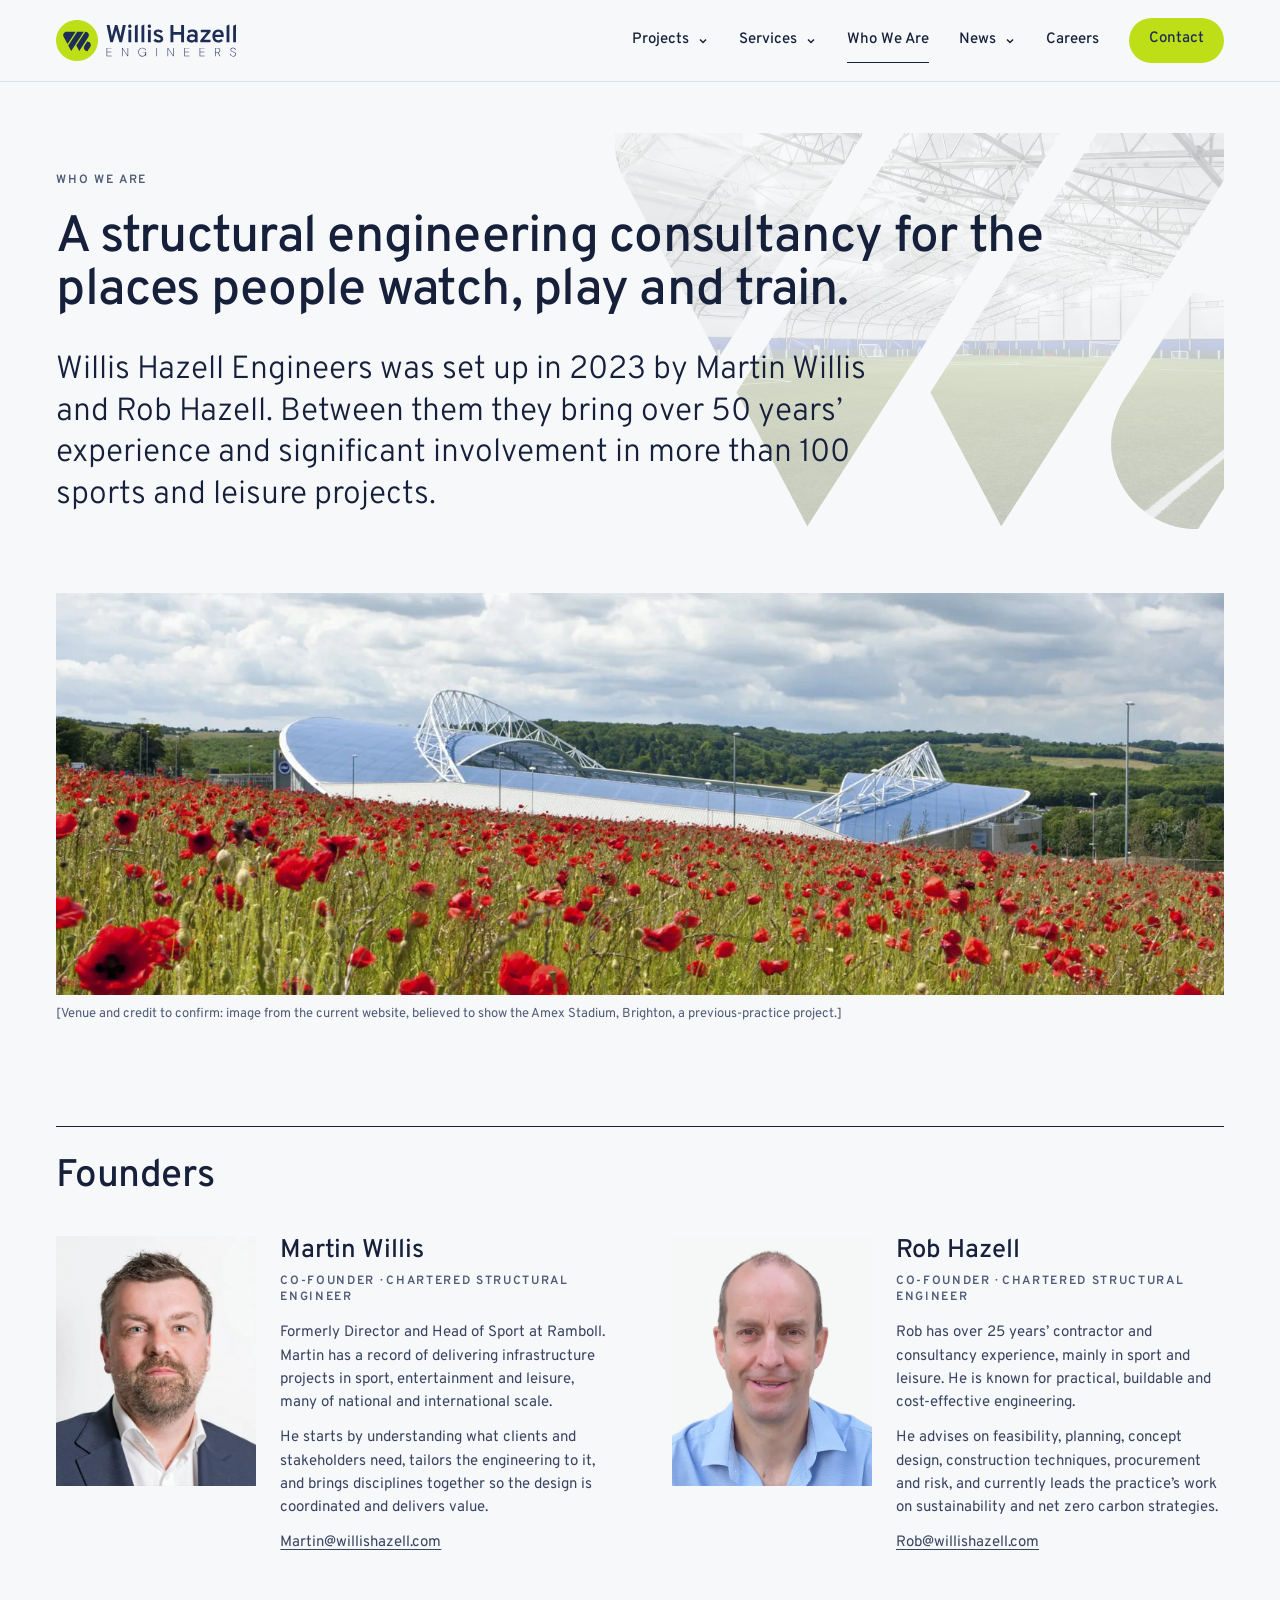
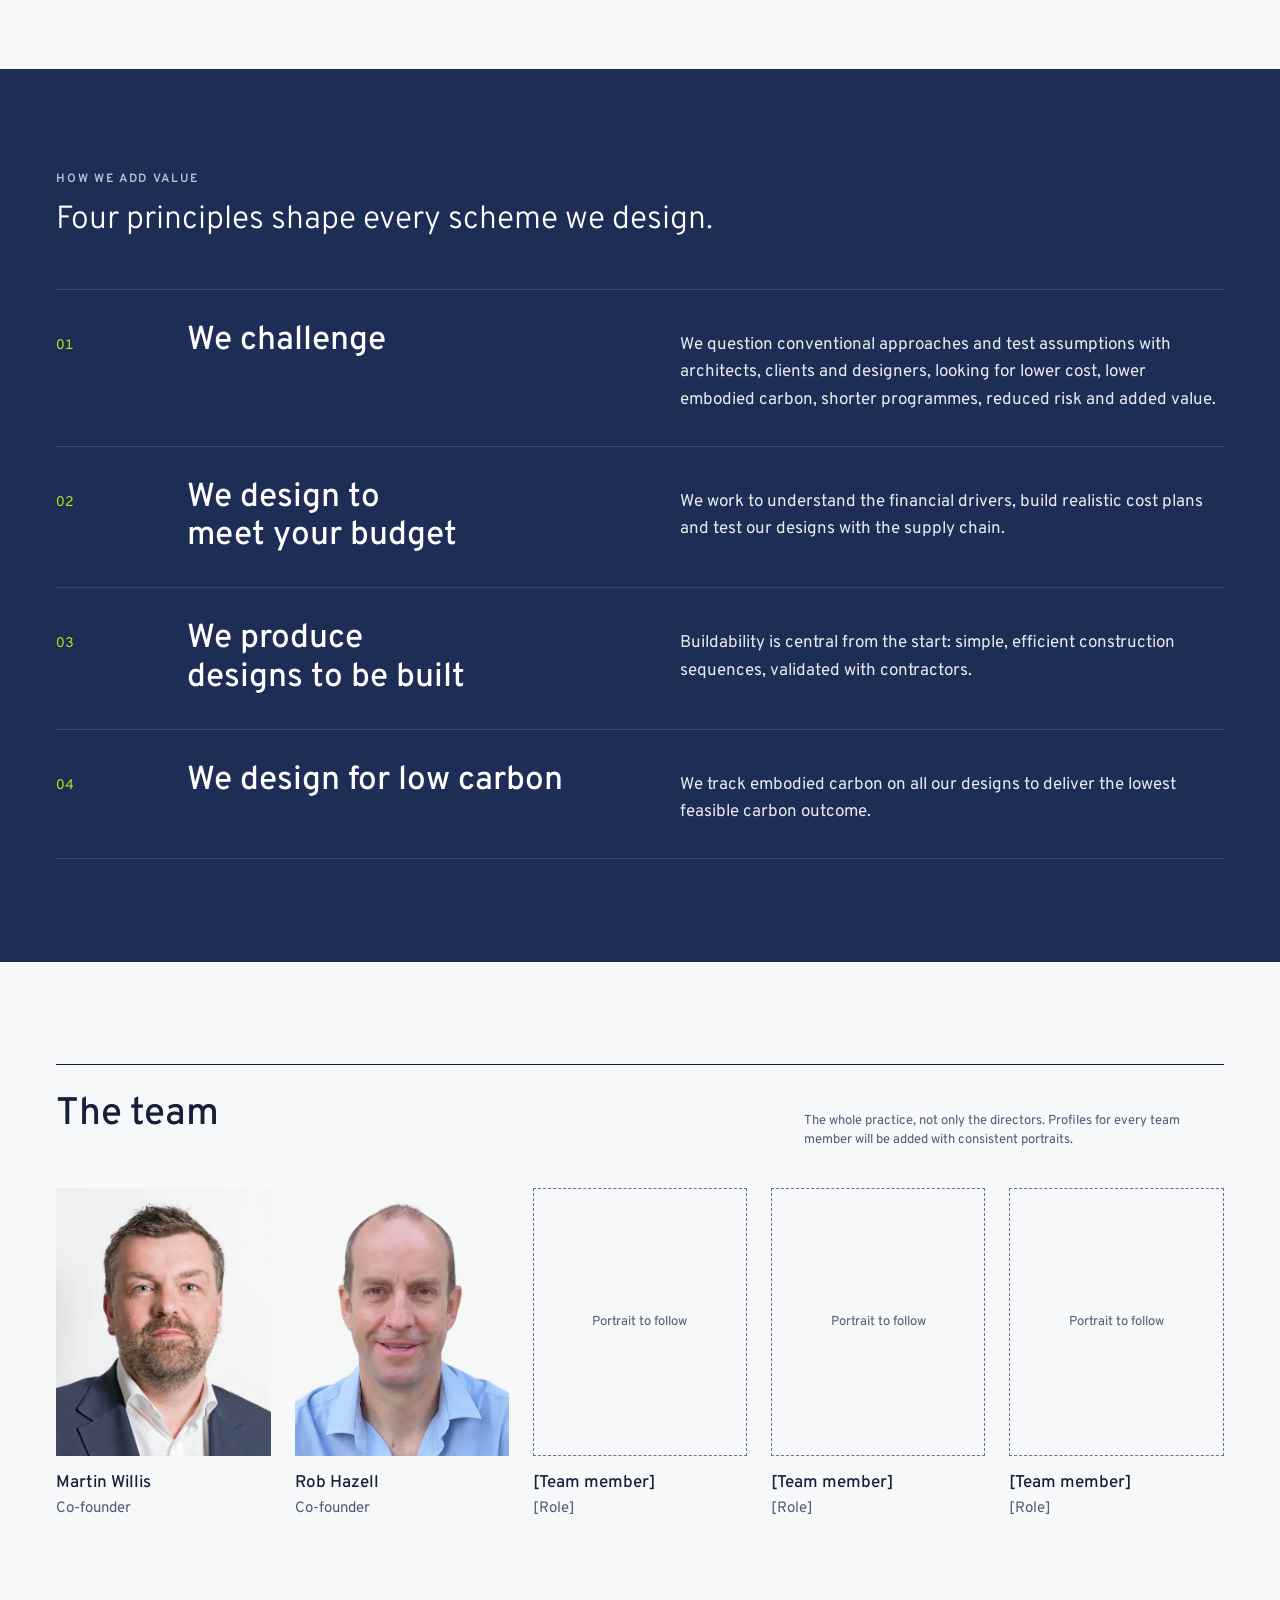
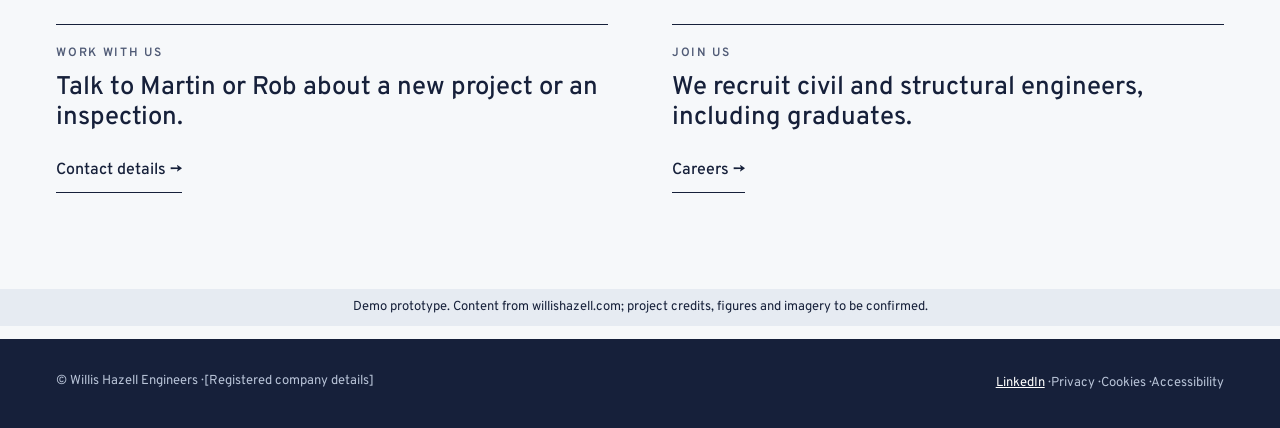
==== commit 8ef323a1: "feat(news): News dropdown with the staff demo; multi-select related projects - Every page: News gets" ====
--- a/about.html
+++ b/about.html
@@ -23,7 +23,7 @@
       <div class="nav-group"><a class="nav-top" href="projects.html">Projects</a><button class="nav-sub-btn" type="button" aria-expanded="false" aria-controls="nav-projects"><span class="visually-hidden">Projects pages</span><svg aria-hidden="true" width="10" height="10" viewBox="0 0 10 10" fill="none" stroke="currentColor" stroke-width="1.5"><path d="M2 3.5 5 6.5 8 3.5"/></svg></button><ul class="nav-sub" id="nav-projects"><li><a href="projects.html">Projects</a></li><li><a href="projects-alt.html">Projects (alternative)</a></li></ul></div>
       <div class="nav-group"><a class="nav-top" href="services.html">Services</a><button class="nav-sub-btn" type="button" aria-expanded="false" aria-controls="nav-services"><span class="visually-hidden">Services pages</span><svg aria-hidden="true" width="10" height="10" viewBox="0 0 10 10" fill="none" stroke="currentColor" stroke-width="1.5"><path d="M2 3.5 5 6.5 8 3.5"/></svg></button><ul class="nav-sub" id="nav-services"><li><a href="services.html">Services</a></li><li><a href="services-alt.html">Services (alternative)</a></li></ul></div>
       <a href="about.html" aria-current="page">Who We Are</a>
-      <a href="news.html">News</a>
+      <div class="nav-group"><a class="nav-top" href="news.html">News</a><button class="nav-sub-btn" type="button" aria-expanded="false" aria-controls="nav-news"><span class="visually-hidden">News pages</span><svg aria-hidden="true" width="10" height="10" viewBox="0 0 10 10" fill="none" stroke="currentColor" stroke-width="1.5"><path d="M2 3.5 5 6.5 8 3.5"/></svg></button><ul class="nav-sub" id="nav-news"><li><a href="news.html">News</a></li><li class="nav-sub-label" aria-hidden="true">Staff demo · not on the live site</li><li><a href="add-news.html">Add a news story<span class="visually-hidden"> (staff demo, not on the live site)</span></a></li></ul></div>
       <a href="careers.html">Careers</a>
       <a class="nav-cta" href="index.html#contact">Contact</a>
     </nav>
--- a/css/site.css
+++ b/css/site.css
@@ -657,3 +657,95 @@
 /* Projects: a different project in each stroke of the W, a touch stronger */
 .w-mark-collage{opacity:.30}
 @media (max-width:760px){.w-mark{display:none}}
+
+/* ---------- "Add a news story" demo (add-news.html): a stand-in for the CMS editing screen ---------- */
+.ed-head{padding-top:clamp(32px,4vw,56px);padding-bottom:24px}
+.ed-head .intro{max-width:40em;font-size:clamp(18px,1.6vw,22px);line-height:1.45;margin-top:12px}
+.ed-note{margin-top:20px;max-width:56em;background:var(--navy-tint);border-left:4px solid var(--lime);padding:14px 18px;font-size:15px}
+.ed-note p{margin:0}
+.ed-examples{margin-top:24px}
+.ed-examples [role=group]{display:flex;flex-wrap:wrap;gap:10px;align-items:center;margin:8px 0}
+.ed-examples .btn{height:42px;font-size:15px}
+.ed-clear{background:none;border:0;border-bottom:1px solid currentColor;font:inherit;font-size:15px;cursor:pointer;padding:8px 0;margin-left:8px;color:var(--ink)}
+.ed-layout{display:grid;grid-template-columns:minmax(360px,5fr) 7fr;gap:clamp(24px,3vw,48px);align-items:start;padding-bottom:clamp(48px,6vw,96px)}
+.ed-form{min-width:0}
+.ed-card{background:var(--paper-raised);border:1px solid var(--stone-200);border-radius:4px;padding:20px 22px 8px;margin:0 0 20px;min-width:0}
+.ed-card > legend{font-weight:600;font-size:15px;letter-spacing:.02em;padding:0 6px;margin-left:-6px;float:left;width:100%;margin-bottom:12px}
+.ed-card > legend + *{clear:both}
+.ed-field{margin-bottom:16px;min-width:0}
+.ed-field label,.ed-sub > legend{display:block;font-weight:600;font-size:15px;margin-bottom:6px}
+.ed-req{font-weight:400;font-size:13px;color:var(--ink-soft);margin-left:6px}
+.ed-field input[type=text],.ed-field input[type=url],.ed-field input[type=date],.ed-field select,.ed-field textarea{width:100%;box-sizing:border-box;border:1px solid var(--stone-500);border-radius:2px;background:#fff;padding:10px 12px;font:inherit;font-size:16px;color:var(--ink)}
+.ed-field textarea{resize:vertical;line-height:1.5}
+.ed-field input:focus-visible,.ed-field select:focus-visible,.ed-field textarea:focus-visible{outline:2px solid var(--navy);outline-offset:0;border-color:var(--navy)}
+.ed-field [aria-invalid=true]{border-color:var(--error);box-shadow:inset 3px 0 0 var(--error)}
+.ed-hint,.ed-count{font-size:14px;color:var(--ink-soft);margin:6px 0 0;line-height:1.45}
+.ed-count{text-align:right;margin-top:2px}
+.ed-hint code{font-size:13px;background:var(--navy-tint);padding:1px 5px;border-radius:2px}
+.ed-err{color:var(--error);font-size:14px;font-weight:600;margin:6px 0 0}
+.ed-errors{border:2px solid var(--error);background:#FBEDEA;padding:12px 16px;margin-bottom:20px;font-size:15px}
+.ed-errors p{margin:0 0 6px}.ed-errors ul{margin:0;padding-left:20px}
+.ed-errors a{color:var(--error);font-weight:600}
+.ed-row{display:grid;grid-template-columns:repeat(3,minmax(0,1fr));gap:12px}
+.ed-sub{border:0;padding:0;margin:4px 0 16px;min-width:0}
+.ed-sub > legend{padding:0}
+.ed-checks{display:grid;grid-template-columns:repeat(auto-fill,minmax(220px,1fr));gap:4px 16px;margin-top:8px}
+.ed-check-line{display:flex;gap:10px;align-items:flex-start;font-size:15px;padding:6px 0;cursor:pointer}
+.ed-check-line input{width:18px;height:18px;margin-top:3px;accent-color:var(--navy);flex:none}
+.ed-library{display:grid;grid-template-columns:repeat(auto-fill,minmax(120px,1fr));gap:10px;margin:12px 0 16px}
+.ed-pic{position:relative;display:block;cursor:pointer;font-size:13px;line-height:1.3;color:var(--ink-soft)}
+.ed-pic input{position:absolute;opacity:0;width:1px;height:1px}
+.ed-pic img{display:block;width:100%;aspect-ratio:3/2;object-fit:cover;border:3px solid transparent;border-radius:3px;box-sizing:border-box;margin-bottom:4px}
+.ed-pic input:checked + img{border-color:var(--navy);box-shadow:0 0 0 2px var(--lime)}
+.ed-pic input:focus-visible + img{outline:2px solid var(--navy);outline-offset:2px}
+.ed-upload input[type=file]{font-size:15px;max-width:100%}
+.ed-photo-fields{border-top:1px solid var(--stone-200);padding-top:16px;margin-bottom:12px}
+.ed-photo-fields .tl{background:none;border:0;border-bottom:1px solid currentColor;font:inherit;font-size:15px;cursor:pointer;padding:0;color:var(--ink)}
+.ed-actions{display:flex;flex-wrap:wrap;gap:16px 24px;align-items:center;margin-top:4px}
+.ed-actions .btn{background:var(--lime);border-color:var(--lime);color:var(--ink);font-weight:600;min-width:160px}
+.ed-actions .btn:hover{background:#A9C914;border-color:#A9C914}
+.ed-status{margin-top:16px;font-size:15px;min-height:1.5em}
+.ed-status .tl{background:none;border:0;border-bottom:1px solid currentColor;font:inherit;font-size:15px;cursor:pointer;padding:0;color:var(--ink)}
+.ed-preview{position:sticky;top:88px;min-width:0}
+.ed-preview-bar{display:flex;justify-content:space-between;align-items:center;margin-bottom:10px}
+.ed-preview-bar .label{margin:0}
+.ed-toggle{display:inline-flex;border:1px solid var(--stone-500);border-radius:3px;overflow:hidden}
+.ed-toggle button{font:inherit;font-size:14px;padding:6px 14px;background:transparent;border:0;cursor:pointer;color:var(--ink)}
+.ed-toggle button[aria-pressed=true]{background:var(--navy);color:#fff}
+.ed-frame-box{position:relative;height:calc(100vh - 150px);min-height:480px;overflow:hidden;border:1px solid var(--stone-200);border-radius:6px;background:#E9EDF2;box-shadow:0 6px 24px rgba(22,32,58,.08)}
+.ed-frame-box iframe{position:absolute;top:0;left:0;border:0;transform-origin:0 0;background:var(--paper)}
+@media (max-width:1000px){
+  .ed-layout{grid-template-columns:1fr}
+  .ed-preview{position:static}
+  .ed-frame-box{height:70vh}
+}
+@media (max-width:560px){.ed-row{grid-template-columns:1fr}}
+.ed-entry{margin:16px 0 0}
+/* News dropdown: a labelled demo entry under News (staff page, not part of the live site's navigation) */
+.nav-sub li.nav-sub-label{font-size:12px;letter-spacing:.06em;text-transform:uppercase;color:var(--ink-soft);padding:12px 0 0;font-weight:500}
+.nav-sub li.nav-sub-label + li{border-top:0}
+@media (max-width:900px){.nav-sub li.nav-sub-label{color:var(--on-dark);opacity:.7;padding:14px 0 0 20px;font-size:12px}}
+/* Related projects with no case-study photo */
+.frame-plain{background:var(--navy-tint);display:grid;place-items:center}
+.rel-noimg{font-size:14px;letter-spacing:.04em;text-transform:uppercase;color:var(--navy);text-align:center;line-height:1.5;padding:12px}
+/* Add a news story: related projects multi-select */
+.ed-related{position:relative}
+.ed-chips{list-style:none;margin:10px 0 8px;padding:0;display:flex;flex-wrap:wrap;gap:8px}
+.ed-chips[hidden]{display:none}
+.ed-chips li{display:inline-flex;align-items:center;gap:4px;background:var(--navy);color:#fff;border-radius:999px;padding:4px 4px 4px 14px;font-size:14px;line-height:1.3;max-width:100%}
+.ed-chips li span{overflow:hidden;text-overflow:ellipsis;white-space:nowrap}
+.ed-chip-x{flex:none;display:inline-grid;place-items:center;width:28px;height:28px;border:0;border-radius:50%;background:transparent;color:#fff;cursor:pointer}
+.ed-chip-x:hover{background:rgba(255,255,255,.18)}
+.ed-chip-x:focus-visible{outline:2px solid var(--lime);outline-offset:1px}
+.ed-combo{position:relative}
+.ed-combo input{padding-right:40px!important}
+.ed-combo-btn{position:absolute;right:1px;top:1px;bottom:1px;width:38px;border:0;background:transparent;color:var(--ink);cursor:pointer;display:grid;place-items:center}
+.ed-combo input[aria-expanded=true] + .ed-combo-btn svg{transform:rotate(180deg)}
+.ed-listbox{position:absolute;left:0;right:0;top:calc(100% + 4px);z-index:30;max-height:300px;overflow:auto;margin:0;padding:4px 0;list-style:none;background:#fff;border:1px solid var(--stone-500);border-radius:3px;box-shadow:0 10px 28px rgba(22,32,58,.16)}
+.ed-listbox [role=option]{display:flex;gap:10px;align-items:flex-start;padding:8px 12px;cursor:pointer;font-size:15px;line-height:1.35}
+.ed-listbox [role=option] small{display:block;font-size:13px;color:var(--ink-soft);margin-top:1px}
+.ed-listbox [role=option]:hover,.ed-listbox [role=option].active{background:var(--navy-tint)}
+.ed-listbox [role=option].active{box-shadow:inset 3px 0 0 var(--navy)}
+.ed-tick{flex:none;width:18px;height:18px;margin-top:1px;border:1.5px solid var(--stone-500);border-radius:3px;background:#fff}
+.ed-listbox [aria-selected=true] .ed-tick{background:var(--navy) url("data:image/svg+xml,%3Csvg xmlns='http://www.w3.org/2000/svg' viewBox='0 0 12 12'%3E%3Cpath d='M2.5 6.2 5 8.6l4.6-5' fill='none' stroke='%23fff' stroke-width='1.8'/%3E%3C/svg%3E") center/12px no-repeat;border-color:var(--navy)}
+.ed-none{padding:10px 12px;font-size:15px;color:var(--ink-soft)}
